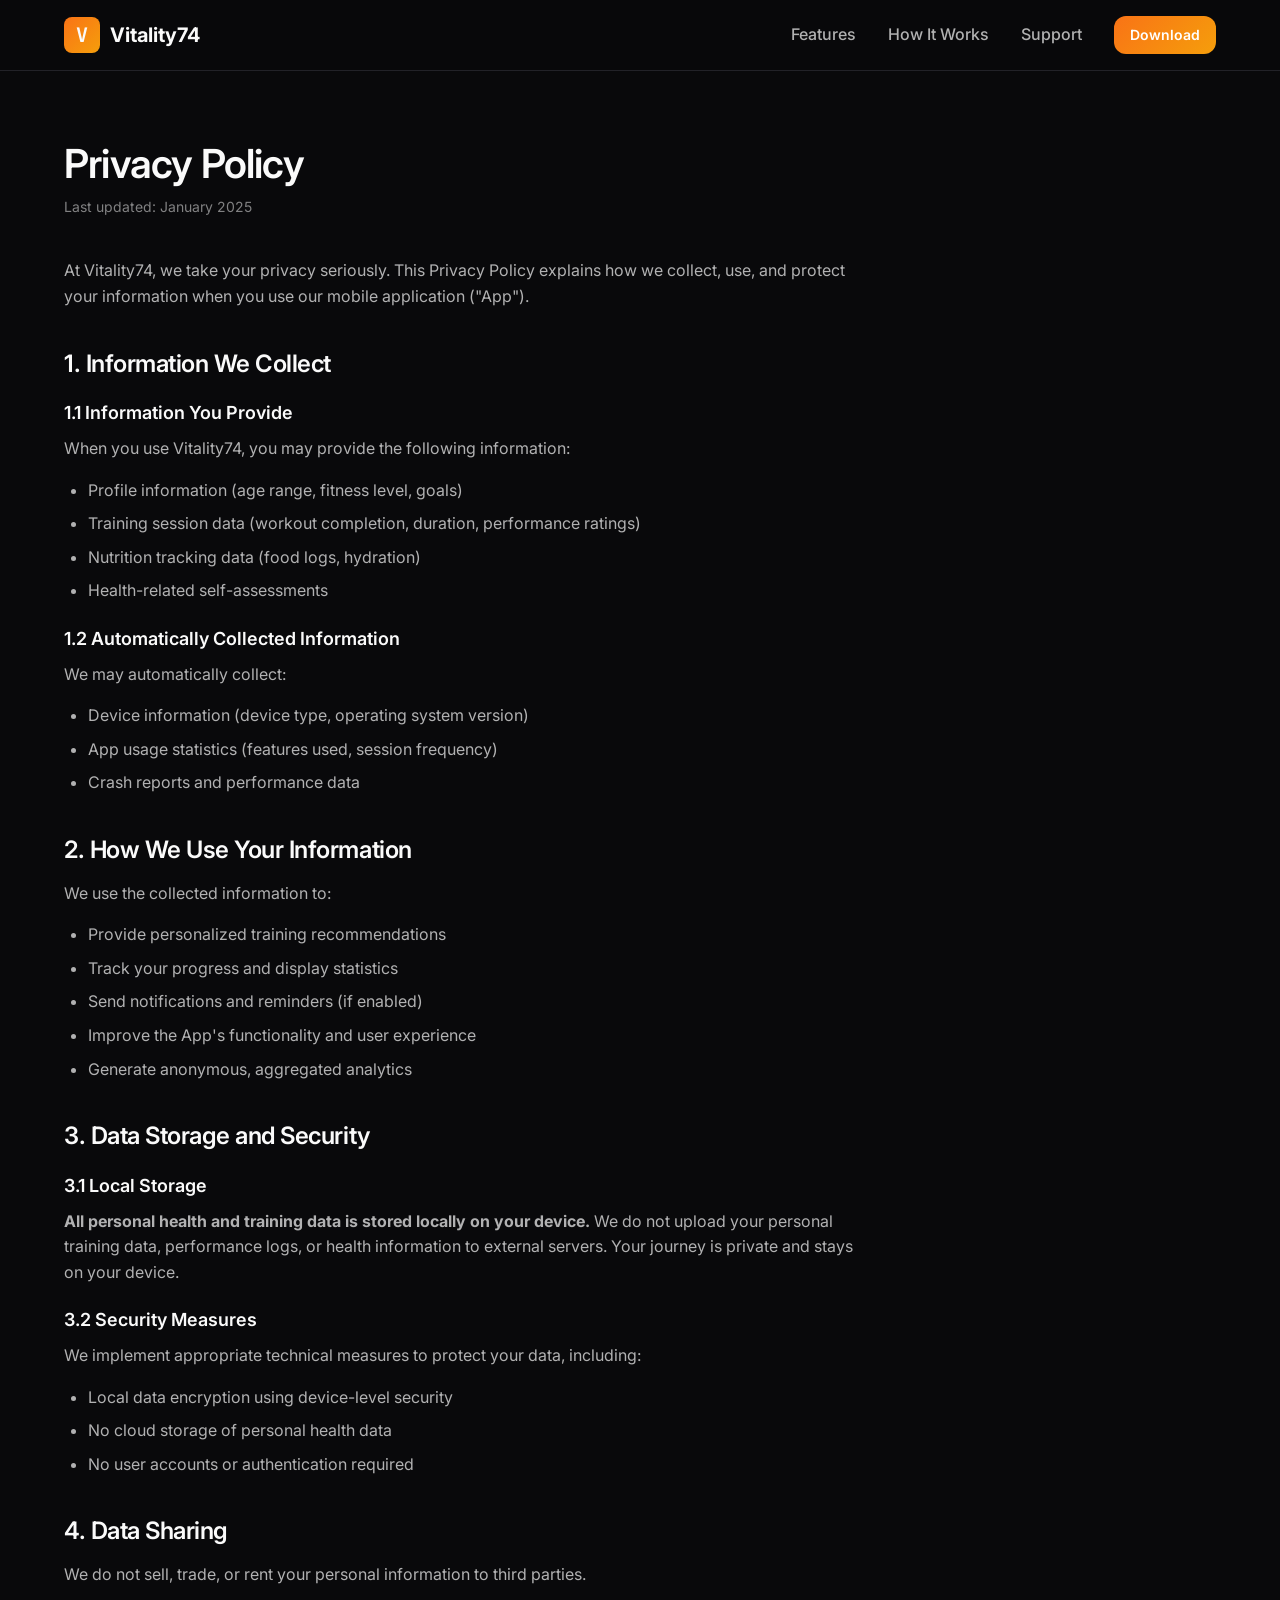
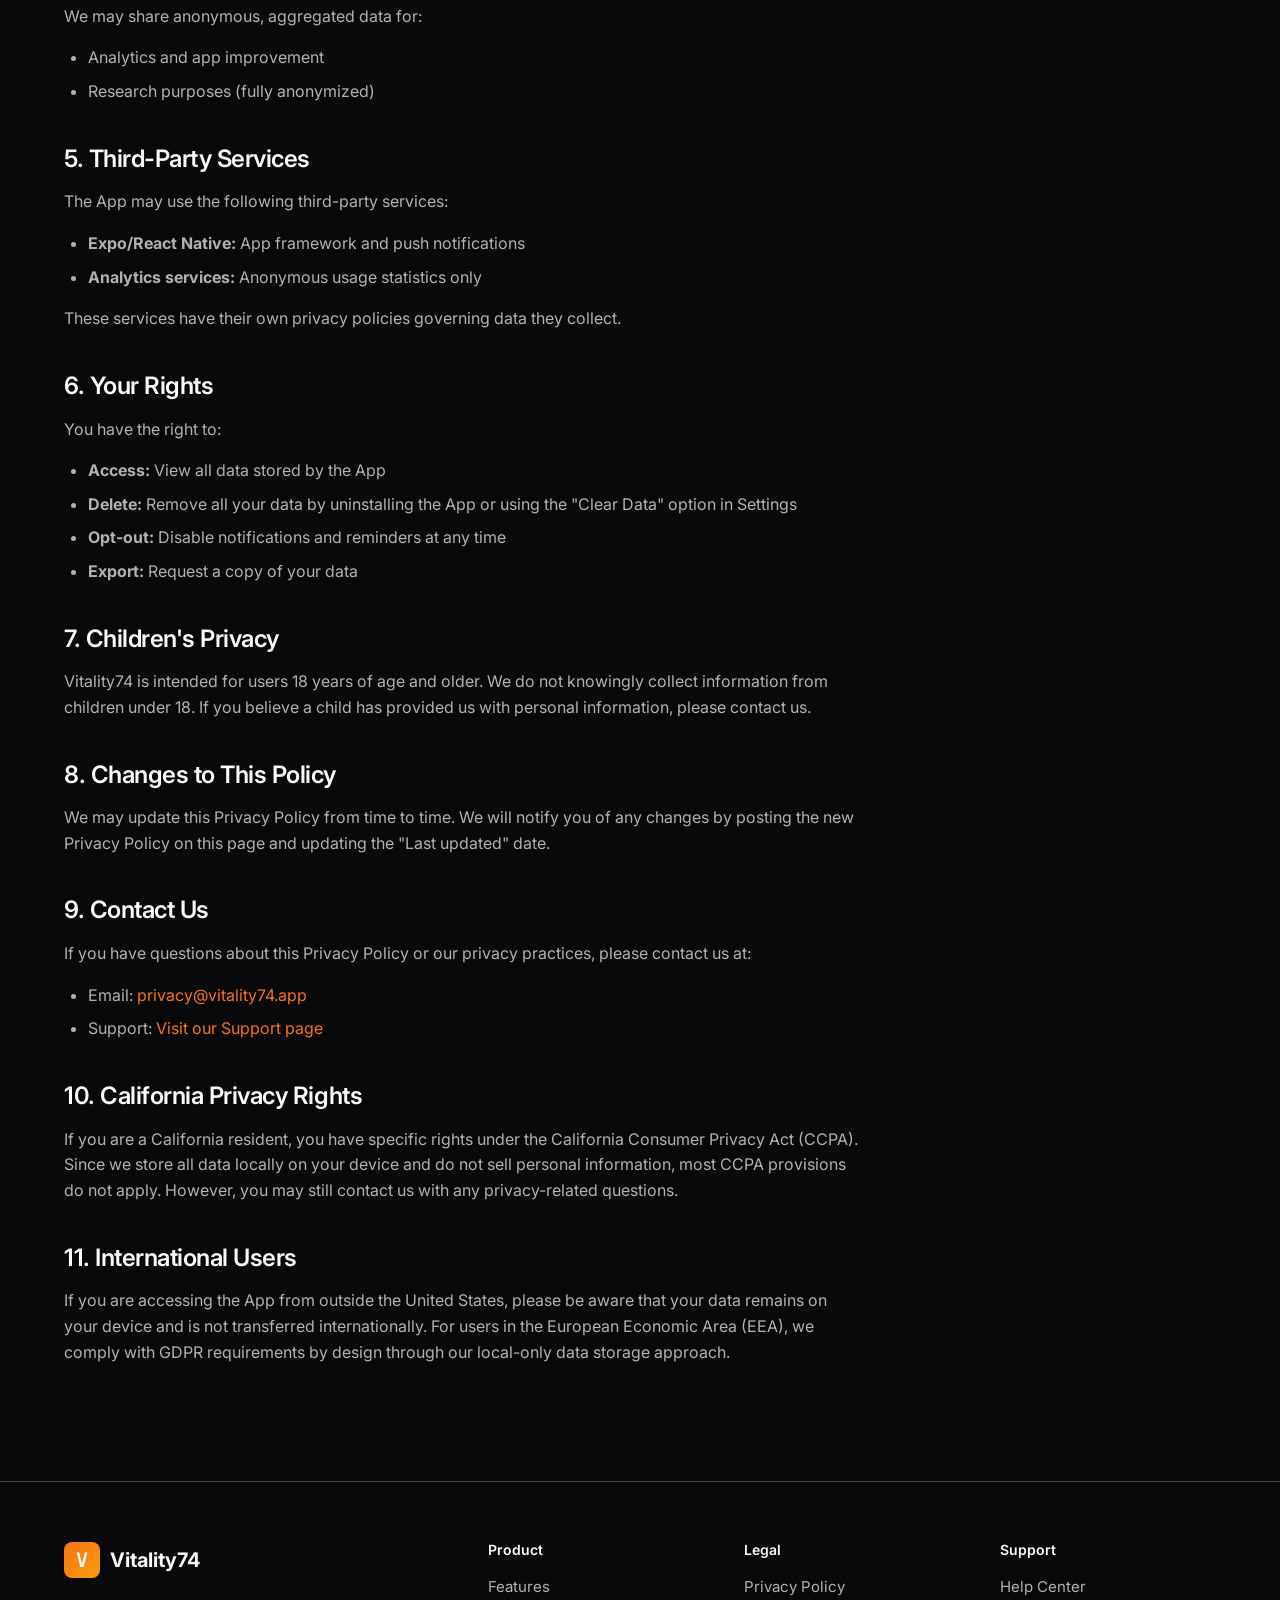
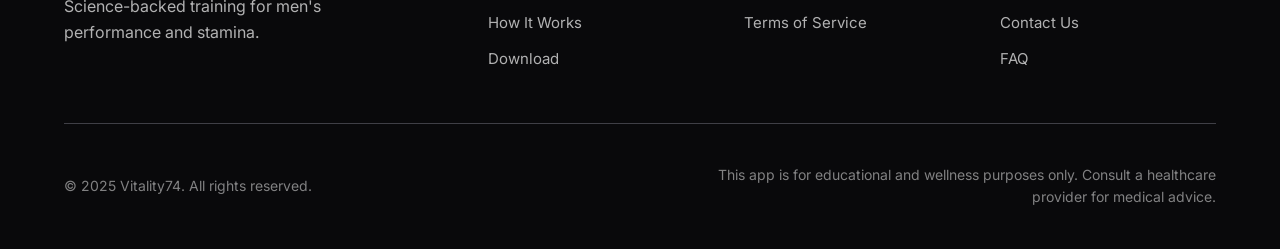
==== privacy.html @ 3746cab9 "first commit" ====
<!DOCTYPE html>
<html lang="en">
<head>
    <meta charset="UTF-8">
    <meta name="viewport" content="width=device-width, initial-scale=1.0">
    <meta name="description" content="Vitality74 Privacy Policy - Learn how we protect your data and privacy.">
    <title>Privacy Policy - Vitality74</title>
    <link rel="stylesheet" href="styles.css">
    <link rel="icon" type="image/png" href="assets/favicon.png">
    <link rel="preconnect" href="https://fonts.googleapis.com">
    <link rel="preconnect" href="https://fonts.gstatic.com" crossorigin>
    <link href="https://fonts.googleapis.com/css2?family=Inter:wght@400;500;600;700&family=JetBrains+Mono:wght@500&display=swap" rel="stylesheet">
</head>
<body>
    <!-- Navigation -->
    <nav class="navbar">
        <div class="container">
            <a href="/" class="logo">
                <span class="logo-icon">V</span>
                <span class="logo-text">Vitality74</span>
            </a>
            <div class="nav-links">
                <a href="index.html#features">Features</a>
                <a href="index.html#how-it-works">How It Works</a>
                <a href="support.html">Support</a>
                <a href="index.html#download" class="btn btn-primary btn-sm">Download</a>
            </div>
            <button class="mobile-menu-btn" aria-label="Menu">
                <span></span>
                <span></span>
                <span></span>
            </button>
        </div>
    </nav>

    <!-- Privacy Policy Content -->
    <section class="legal-page">
        <div class="container">
            <h1>Privacy Policy</h1>
            <p class="legal-date">Last updated: January 2025</p>

            <div class="legal-content">
                <p>
                    At Vitality74, we take your privacy seriously. This Privacy Policy explains how we collect,
                    use, and protect your information when you use our mobile application ("App").
                </p>

                <h2>1. Information We Collect</h2>

                <h3>1.1 Information You Provide</h3>
                <p>When you use Vitality74, you may provide the following information:</p>
                <ul>
                    <li>Profile information (age range, fitness level, goals)</li>
                    <li>Training session data (workout completion, duration, performance ratings)</li>
                    <li>Nutrition tracking data (food logs, hydration)</li>
                    <li>Health-related self-assessments</li>
                </ul>

                <h3>1.2 Automatically Collected Information</h3>
                <p>We may automatically collect:</p>
                <ul>
                    <li>Device information (device type, operating system version)</li>
                    <li>App usage statistics (features used, session frequency)</li>
                    <li>Crash reports and performance data</li>
                </ul>

                <h2>2. How We Use Your Information</h2>
                <p>We use the collected information to:</p>
                <ul>
                    <li>Provide personalized training recommendations</li>
                    <li>Track your progress and display statistics</li>
                    <li>Send notifications and reminders (if enabled)</li>
                    <li>Improve the App's functionality and user experience</li>
                    <li>Generate anonymous, aggregated analytics</li>
                </ul>

                <h2>3. Data Storage and Security</h2>

                <h3>3.1 Local Storage</h3>
                <p>
                    <strong>All personal health and training data is stored locally on your device.</strong>
                    We do not upload your personal training data, performance logs, or health information
                    to external servers. Your journey is private and stays on your device.
                </p>

                <h3>3.2 Security Measures</h3>
                <p>We implement appropriate technical measures to protect your data, including:</p>
                <ul>
                    <li>Local data encryption using device-level security</li>
                    <li>No cloud storage of personal health data</li>
                    <li>No user accounts or authentication required</li>
                </ul>

                <h2>4. Data Sharing</h2>
                <p>We do not sell, trade, or rent your personal information to third parties.</p>
                <p>We may share anonymous, aggregated data for:</p>
                <ul>
                    <li>Analytics and app improvement</li>
                    <li>Research purposes (fully anonymized)</li>
                </ul>

                <h2>5. Third-Party Services</h2>
                <p>The App may use the following third-party services:</p>
                <ul>
                    <li><strong>Expo/React Native:</strong> App framework and push notifications</li>
                    <li><strong>Analytics services:</strong> Anonymous usage statistics only</li>
                </ul>
                <p>These services have their own privacy policies governing data they collect.</p>

                <h2>6. Your Rights</h2>
                <p>You have the right to:</p>
                <ul>
                    <li><strong>Access:</strong> View all data stored by the App</li>
                    <li><strong>Delete:</strong> Remove all your data by uninstalling the App or using the "Clear Data" option in Settings</li>
                    <li><strong>Opt-out:</strong> Disable notifications and reminders at any time</li>
                    <li><strong>Export:</strong> Request a copy of your data</li>
                </ul>

                <h2>7. Children's Privacy</h2>
                <p>
                    Vitality74 is intended for users 18 years of age and older. We do not knowingly
                    collect information from children under 18. If you believe a child has provided
                    us with personal information, please contact us.
                </p>

                <h2>8. Changes to This Policy</h2>
                <p>
                    We may update this Privacy Policy from time to time. We will notify you of any
                    changes by posting the new Privacy Policy on this page and updating the
                    "Last updated" date.
                </p>

                <h2>9. Contact Us</h2>
                <p>
                    If you have questions about this Privacy Policy or our privacy practices,
                    please contact us at:
                </p>
                <ul>
                    <li>Email: <a href="mailto:privacy@vitality74.app">privacy@vitality74.app</a></li>
                    <li>Support: <a href="support.html">Visit our Support page</a></li>
                </ul>

                <h2>10. California Privacy Rights</h2>
                <p>
                    If you are a California resident, you have specific rights under the California
                    Consumer Privacy Act (CCPA). Since we store all data locally on your device and
                    do not sell personal information, most CCPA provisions do not apply. However,
                    you may still contact us with any privacy-related questions.
                </p>

                <h2>11. International Users</h2>
                <p>
                    If you are accessing the App from outside the United States, please be aware
                    that your data remains on your device and is not transferred internationally.
                    For users in the European Economic Area (EEA), we comply with GDPR requirements
                    by design through our local-only data storage approach.
                </p>
            </div>
        </div>
    </section>

    <!-- Footer -->
    <footer class="footer">
        <div class="container">
            <div class="footer-top">
                <div class="footer-brand">
                    <a href="/" class="logo">
                        <span class="logo-icon">V</span>
                        <span class="logo-text">Vitality74</span>
                    </a>
                    <p>Science-backed training for men's performance and stamina.</p>
                </div>
                <div class="footer-links">
                    <div class="footer-column">
                        <h4>Product</h4>
                        <a href="index.html#features">Features</a>
                        <a href="index.html#how-it-works">How It Works</a>
                        <a href="index.html#download">Download</a>
                    </div>
                    <div class="footer-column">
                        <h4>Legal</h4>
                        <a href="privacy.html">Privacy Policy</a>
                        <a href="terms.html">Terms of Service</a>
                    </div>
                    <div class="footer-column">
                        <h4>Support</h4>
                        <a href="support.html">Help Center</a>
                        <a href="support.html#contact">Contact Us</a>
                        <a href="support.html#faq">FAQ</a>
                    </div>
                </div>
            </div>
            <div class="footer-bottom">
                <p>&copy; 2025 Vitality74. All rights reserved.</p>
                <p class="footer-disclaimer">This app is for educational and wellness purposes only. Consult a healthcare provider for medical advice.</p>
            </div>
        </div>
    </footer>

    <script src="script.js"></script>
</body>
</html>
---- styles.css ----
/* ========================================
   Vitality74 Landing Page Styles
   ======================================== */

/* CSS Variables */
:root {
    /* Colors - Dark Theme */
    --bg-primary: #09090B;
    --bg-secondary: #18181B;
    --bg-tertiary: #27272A;
    --stroke: #3F3F46;

    /* Accent Colors */
    --accent-primary: #F97316;
    --accent-secondary: #F59E0B;
    --accent-cyan: #06B6D4;
    --accent-purple: #8B5CF6;
    --accent-green: #22C55E;
    --accent-pink: #EC4899;

    /* Text Colors */
    --text-primary: #FAFAFA;
    --text-secondary: rgba(250, 250, 250, 0.7);
    --text-muted: rgba(250, 250, 250, 0.5);

    /* Gradients */
    --gradient-primary: linear-gradient(135deg, #F97316, #F59E0B);
    --gradient-glow: radial-gradient(circle, rgba(249, 115, 22, 0.15) 0%, transparent 70%);

    /* Spacing */
    --container-max: 1200px;
    --section-padding: 100px;

    /* Typography */
    --font-sans: 'Inter', -apple-system, BlinkMacSystemFont, sans-serif;
    --font-mono: 'JetBrains Mono', monospace;

    /* Border Radius */
    --radius-sm: 8px;
    --radius-md: 12px;
    --radius-lg: 16px;
    --radius-xl: 24px;
}

/* Reset & Base */
*, *::before, *::after {
    margin: 0;
    padding: 0;
    box-sizing: border-box;
}

html {
    scroll-behavior: smooth;
}

body {
    font-family: var(--font-sans);
    background-color: var(--bg-primary);
    color: var(--text-primary);
    line-height: 1.6;
    -webkit-font-smoothing: antialiased;
    -moz-osx-font-smoothing: grayscale;
}

a {
    color: inherit;
    text-decoration: none;
}

img {
    max-width: 100%;
    height: auto;
}

/* Container */
.container {
    max-width: var(--container-max);
    margin: 0 auto;
    padding: 0 24px;
}

/* Typography */
h1, h2, h3, h4, h5, h6 {
    font-weight: 600;
    line-height: 1.2;
}

h1 {
    font-size: clamp(2.5rem, 5vw, 4rem);
    letter-spacing: -0.02em;
}

h2 {
    font-size: clamp(2rem, 4vw, 3rem);
    letter-spacing: -0.02em;
}

h3 {
    font-size: 1.25rem;
}

.gradient-text {
    background: var(--gradient-primary);
    -webkit-background-clip: text;
    -webkit-text-fill-color: transparent;
    background-clip: text;
}

.section-label {
    font-family: var(--font-mono);
    font-size: 0.75rem;
    font-weight: 500;
    letter-spacing: 0.15em;
    color: var(--accent-primary);
    margin-bottom: 16px;
    display: block;
}

/* Buttons */
.btn {
    display: inline-flex;
    align-items: center;
    justify-content: center;
    gap: 8px;
    font-family: var(--font-sans);
    font-weight: 600;
    border: none;
    border-radius: var(--radius-md);
    cursor: pointer;
    transition: all 0.2s ease;
}

.btn-primary {
    background: var(--gradient-primary);
    color: white;
}

.btn-primary:hover {
    transform: translateY(-2px);
    box-shadow: 0 8px 24px rgba(249, 115, 22, 0.3);
}

.btn-secondary {
    background: var(--bg-tertiary);
    color: var(--text-primary);
    border: 1px solid var(--stroke);
}

.btn-secondary:hover {
    background: var(--stroke);
}

.btn-sm {
    padding: 8px 16px;
    font-size: 0.875rem;
}

.btn-lg {
    padding: 16px 32px;
    font-size: 1rem;
}

/* ========================================
   Navigation
   ======================================== */
.navbar {
    position: fixed;
    top: 0;
    left: 0;
    right: 0;
    z-index: 1000;
    padding: 16px 0;
    background: rgba(9, 9, 11, 0.8);
    backdrop-filter: blur(12px);
    border-bottom: 1px solid rgba(63, 63, 70, 0.5);
}

.navbar .container {
    display: flex;
    align-items: center;
    justify-content: space-between;
}

.logo {
    display: flex;
    align-items: center;
    gap: 10px;
}

.logo-icon {
    width: 36px;
    height: 36px;
    background: var(--gradient-primary);
    border-radius: var(--radius-sm);
    display: flex;
    align-items: center;
    justify-content: center;
    font-family: var(--font-mono);
    font-weight: 700;
    font-size: 1.25rem;
}

.logo-text {
    font-weight: 700;
    font-size: 1.25rem;
}

.nav-links {
    display: flex;
    align-items: center;
    gap: 32px;
}

.nav-links a:not(.btn) {
    color: var(--text-secondary);
    font-weight: 500;
    transition: color 0.2s;
}

.nav-links a:not(.btn):hover {
    color: var(--text-primary);
}

.mobile-menu-btn {
    display: none;
    flex-direction: column;
    gap: 5px;
    background: none;
    border: none;
    cursor: pointer;
    padding: 8px;
}

.mobile-menu-btn span {
    width: 24px;
    height: 2px;
    background: var(--text-primary);
    border-radius: 2px;
    transition: 0.3s;
}

/* ========================================
   Hero Section
   ======================================== */
.hero {
    padding: 160px 0 var(--section-padding);
    position: relative;
    overflow: hidden;
}

.hero .container {
    display: grid;
    grid-template-columns: 1fr 1fr;
    gap: 60px;
    align-items: center;
}

.hero-badge {
    display: inline-flex;
    align-items: center;
    gap: 8px;
    background: rgba(249, 115, 22, 0.1);
    border: 1px solid rgba(249, 115, 22, 0.3);
    border-radius: 100px;
    padding: 8px 16px;
    font-family: var(--font-mono);
    font-size: 0.75rem;
    font-weight: 500;
    letter-spacing: 0.05em;
    color: var(--accent-primary);
    margin-bottom: 24px;
}

.badge-dot {
    width: 8px;
    height: 8px;
    background: var(--accent-primary);
    border-radius: 50%;
    animation: pulse 2s infinite;
}

@keyframes pulse {
    0%, 100% { opacity: 1; }
    50% { opacity: 0.5; }
}

.hero h1 {
    margin-bottom: 24px;
}

.hero-subtitle {
    font-size: 1.25rem;
    color: var(--text-secondary);
    margin-bottom: 32px;
    max-width: 500px;
}

.hero-cta {
    display: flex;
    gap: 16px;
    margin-bottom: 48px;
}

.hero-stats {
    display: flex;
    align-items: center;
    gap: 32px;
}

.stat {
    text-align: center;
}

.stat-value {
    display: block;
    font-family: var(--font-mono);
    font-size: 1.5rem;
    font-weight: 700;
    color: var(--text-primary);
}

.stat-label {
    font-size: 0.75rem;
    color: var(--text-muted);
    text-transform: uppercase;
    letter-spacing: 0.1em;
}

.stat-divider {
    width: 1px;
    height: 40px;
    background: var(--stroke);
}

/* Phone Mockup */
.hero-image {
    position: relative;
    display: flex;
    justify-content: center;
}

.phone-mockup {
    width: 280px;
    height: 580px;
    background: var(--bg-secondary);
    border-radius: 40px;
    border: 4px solid var(--bg-tertiary);
    padding: 12px;
    position: relative;
    box-shadow: 0 50px 100px -20px rgba(0, 0, 0, 0.5);
}

.phone-screen {
    width: 100%;
    height: 100%;
    background: var(--bg-primary);
    border-radius: 32px;
    overflow: hidden;
}

.app-preview {
    padding: 40px 20px;
    display: flex;
    flex-direction: column;
    align-items: center;
    height: 100%;
}

.preview-header {
    text-align: center;
    margin-bottom: 40px;
}

.preview-label {
    font-family: var(--font-mono);
    font-size: 0.625rem;
    color: var(--text-muted);
    letter-spacing: 0.2em;
    display: block;
    margin-bottom: 4px;
}

.preview-title {
    font-size: 2rem;
    font-weight: 700;
}

.preview-circle {
    width: 180px;
    height: 180px;
    border-radius: 50%;
    background: linear-gradient(135deg, rgba(249, 115, 22, 0.2), rgba(6, 182, 212, 0.2));
    border: 4px solid var(--accent-primary);
    margin-bottom: 40px;
    animation: breathe 4s ease-in-out infinite;
}

@keyframes breathe {
    0%, 100% { transform: scale(1); opacity: 0.8; }
    50% { transform: scale(1.05); opacity: 1; }
}

.preview-stats {
    display: flex;
    gap: 24px;
}

.preview-stat {
    text-align: center;
}

.preview-stat-value {
    font-family: var(--font-mono);
    font-size: 1.5rem;
    font-weight: 700;
    color: var(--accent-primary);
    display: block;
}

.preview-stat-label {
    font-size: 0.625rem;
    color: var(--text-muted);
    letter-spacing: 0.15em;
}

.glow-effect {
    position: absolute;
    width: 400px;
    height: 400px;
    background: var(--gradient-glow);
    border-radius: 50%;
    top: 50%;
    left: 50%;
    transform: translate(-50%, -50%);
    z-index: -1;
    animation: glow 4s ease-in-out infinite;
}

@keyframes glow {
    0%, 100% { opacity: 0.5; transform: translate(-50%, -50%) scale(1); }
    50% { opacity: 0.8; transform: translate(-50%, -50%) scale(1.1); }
}

/* ========================================
   Features Section
   ======================================== */
.features {
    padding: var(--section-padding) 0;
    background: var(--bg-secondary);
}

.section-header {
    text-align: center;
    max-width: 600px;
    margin: 0 auto 60px;
}

.section-header p {
    color: var(--text-secondary);
    font-size: 1.125rem;
    margin-top: 16px;
}

.features-grid {
    display: grid;
    grid-template-columns: repeat(3, 1fr);
    gap: 24px;
}

.feature-card {
    background: var(--bg-primary);
    border: 1px solid var(--stroke);
    border-radius: var(--radius-lg);
    padding: 32px;
    transition: all 0.3s ease;
}

.feature-card:hover {
    transform: translateY(-4px);
    border-color: var(--accent-primary);
    box-shadow: 0 20px 40px rgba(0, 0, 0, 0.3);
}

.feature-icon {
    width: 56px;
    height: 56px;
    background: rgba(249, 115, 22, 0.1);
    border-radius: var(--radius-md);
    display: flex;
    align-items: center;
    justify-content: center;
    margin-bottom: 20px;
    color: var(--accent, var(--accent-primary));
}

.feature-card h3 {
    margin-bottom: 12px;
}

.feature-card p {
    color: var(--text-secondary);
    font-size: 0.9375rem;
}

/* ========================================
   How It Works Section
   ======================================== */
.how-it-works {
    padding: var(--section-padding) 0;
}

.steps {
    display: flex;
    align-items: flex-start;
    justify-content: center;
    gap: 0;
    max-width: 1000px;
    margin: 0 auto;
}

.step {
    flex: 1;
    text-align: center;
    padding: 0 20px;
}

.step-number {
    font-family: var(--font-mono);
    font-size: 3rem;
    font-weight: 700;
    background: var(--gradient-primary);
    -webkit-background-clip: text;
    -webkit-text-fill-color: transparent;
    background-clip: text;
    margin-bottom: 20px;
}

.step-content h3 {
    margin-bottom: 12px;
}

.step-content p {
    color: var(--text-secondary);
    font-size: 0.9375rem;
}

.step-connector {
    width: 60px;
    height: 2px;
    background: linear-gradient(90deg, var(--accent-primary), var(--accent-secondary));
    margin-top: 40px;
    flex-shrink: 0;
}

/* ========================================
   Download Section
   ======================================== */
.download {
    padding: var(--section-padding) 0;
}

.download-card {
    background: var(--bg-secondary);
    border: 1px solid var(--stroke);
    border-radius: var(--radius-xl);
    padding: 60px;
    text-align: center;
    position: relative;
    overflow: hidden;
}

.download-content {
    position: relative;
    z-index: 1;
}

.download-card h2 {
    margin-bottom: 16px;
}

.download-card p {
    color: var(--text-secondary);
    font-size: 1.125rem;
    margin-bottom: 32px;
}

.store-buttons {
    display: flex;
    justify-content: center;
    gap: 16px;
}

.store-btn {
    display: flex;
    align-items: center;
    gap: 12px;
    background: var(--bg-primary);
    border: 1px solid var(--stroke);
    border-radius: var(--radius-md);
    padding: 12px 24px;
    transition: all 0.2s ease;
}

.store-btn:hover {
    border-color: var(--accent-primary);
    transform: translateY(-2px);
}

.store-text {
    text-align: left;
}

.store-label {
    display: block;
    font-size: 0.75rem;
    color: var(--text-muted);
}

.store-name {
    display: block;
    font-size: 1.125rem;
    font-weight: 600;
}

.download-decoration {
    position: absolute;
    top: 0;
    right: 0;
    bottom: 0;
    width: 50%;
    overflow: hidden;
}

.decoration-circle {
    position: absolute;
    border-radius: 50%;
    background: var(--gradient-glow);
}

.decoration-circle:nth-child(1) {
    width: 400px;
    height: 400px;
    top: -100px;
    right: -100px;
}

.decoration-circle:nth-child(2) {
    width: 300px;
    height: 300px;
    bottom: -50px;
    right: 100px;
}

.decoration-circle:nth-child(3) {
    width: 200px;
    height: 200px;
    top: 50%;
    right: 50%;
}

/* ========================================
   Footer
   ======================================== */
.footer {
    padding: 60px 0 40px;
    border-top: 1px solid var(--stroke);
}

.footer-top {
    display: grid;
    grid-template-columns: 1fr 2fr;
    gap: 60px;
    margin-bottom: 40px;
}

.footer-brand p {
    color: var(--text-secondary);
    margin-top: 16px;
    max-width: 280px;
}

.footer-links {
    display: grid;
    grid-template-columns: repeat(3, 1fr);
    gap: 40px;
}

.footer-column h4 {
    font-size: 0.875rem;
    font-weight: 600;
    margin-bottom: 16px;
    color: var(--text-primary);
}

.footer-column a {
    display: block;
    color: var(--text-secondary);
    font-size: 0.9375rem;
    margin-bottom: 12px;
    transition: color 0.2s;
}

.footer-column a:hover {
    color: var(--accent-primary);
}

.footer-bottom {
    padding-top: 40px;
    border-top: 1px solid var(--stroke);
    display: flex;
    justify-content: space-between;
    align-items: center;
    flex-wrap: wrap;
    gap: 16px;
}

.footer-bottom p {
    color: var(--text-muted);
    font-size: 0.875rem;
}

.footer-disclaimer {
    font-size: 0.75rem;
    color: var(--text-muted);
    max-width: 500px;
    text-align: right;
}

/* ========================================
   Responsive Design
   ======================================== */
@media (max-width: 1024px) {
    .hero .container {
        grid-template-columns: 1fr;
        text-align: center;
    }

    .hero-subtitle {
        margin-left: auto;
        margin-right: auto;
    }

    .hero-cta {
        justify-content: center;
    }

    .hero-stats {
        justify-content: center;
    }

    .hero-image {
        order: -1;
    }

    .phone-mockup {
        width: 240px;
        height: 500px;
    }

    .features-grid {
        grid-template-columns: repeat(2, 1fr);
    }

    .steps {
        flex-direction: column;
        gap: 40px;
    }

    .step-connector {
        width: 2px;
        height: 40px;
        margin: 0 auto;
    }

    .footer-top {
        grid-template-columns: 1fr;
        text-align: center;
    }

    .footer-brand {
        display: flex;
        flex-direction: column;
        align-items: center;
    }

    .footer-brand p {
        text-align: center;
    }

    .footer-links {
        justify-items: center;
    }

    .footer-column {
        text-align: center;
    }
}

@media (max-width: 768px) {
    :root {
        --section-padding: 60px;
    }

    .nav-links {
        display: none;
    }

    .mobile-menu-btn {
        display: flex;
    }

    .hero {
        padding-top: 120px;
    }

    .features-grid {
        grid-template-columns: 1fr;
    }

    .download-card {
        padding: 40px 24px;
    }

    .store-buttons {
        flex-direction: column;
        align-items: center;
    }

    .store-btn {
        width: 100%;
        max-width: 280px;
        justify-content: center;
    }

    .footer-links {
        grid-template-columns: 1fr;
        gap: 32px;
    }

    .footer-bottom {
        flex-direction: column;
        text-align: center;
    }

    .footer-disclaimer {
        text-align: center;
    }
}

@media (max-width: 480px) {
    .hero-cta {
        flex-direction: column;
    }

    .hero-cta .btn {
        width: 100%;
    }

    .hero-stats {
        flex-direction: column;
        gap: 24px;
    }

    .stat-divider {
        width: 60px;
        height: 1px;
    }

    .phone-mockup {
        width: 200px;
        height: 420px;
    }

    .preview-circle {
        width: 120px;
        height: 120px;
    }
}

/* ========================================
   Legal Pages Styles (shared)
   ======================================== */
.legal-page {
    padding: 140px 0 var(--section-padding);
}

.legal-page h1 {
    font-size: 2.5rem;
    margin-bottom: 8px;
}

.legal-date {
    color: var(--text-muted);
    font-size: 0.875rem;
    margin-bottom: 40px;
}

.legal-content {
    max-width: 800px;
}

.legal-content h2 {
    font-size: 1.5rem;
    margin-top: 40px;
    margin-bottom: 16px;
}

.legal-content h3 {
    font-size: 1.125rem;
    margin-top: 24px;
    margin-bottom: 12px;
}

.legal-content p {
    color: var(--text-secondary);
    margin-bottom: 16px;
}

.legal-content ul {
    color: var(--text-secondary);
    margin-bottom: 16px;
    padding-left: 24px;
}

.legal-content li {
    margin-bottom: 8px;
}

.legal-content a {
    color: var(--accent-primary);
}

.legal-content a:hover {
    text-decoration: underline;
}

/* Support Page Styles */
.support-page {
    padding: 140px 0 var(--section-padding);
}

.support-header {
    text-align: center;
    margin-bottom: 60px;
}

.support-header h1 {
    margin-bottom: 16px;
}

.support-header p {
    color: var(--text-secondary);
    font-size: 1.125rem;
}

.support-grid {
    display: grid;
    grid-template-columns: repeat(2, 1fr);
    gap: 24px;
    margin-bottom: 60px;
}

.support-card {
    background: var(--bg-secondary);
    border: 1px solid var(--stroke);
    border-radius: var(--radius-lg);
    padding: 32px;
}

.support-card h3 {
    margin-bottom: 12px;
}

.support-card p {
    color: var(--text-secondary);
    margin-bottom: 16px;
}

.support-card a.btn {
    margin-top: 8px;
}

.faq-section h2 {
    text-align: center;
    margin-bottom: 40px;
}

.faq-item {
    background: var(--bg-secondary);
    border: 1px solid var(--stroke);
    border-radius: var(--radius-md);
    margin-bottom: 16px;
    overflow: hidden;
}

.faq-question {
    width: 100%;
    padding: 20px 24px;
    background: none;
    border: none;
    color: var(--text-primary);
    font-size: 1rem;
    font-weight: 600;
    text-align: left;
    cursor: pointer;
    display: flex;
    justify-content: space-between;
    align-items: center;
}

.faq-question:hover {
    background: rgba(255, 255, 255, 0.02);
}

.faq-question svg {
    transition: transform 0.3s;
}

.faq-item.open .faq-question svg {
    transform: rotate(180deg);
}

.faq-answer {
    padding: 0 24px 20px;
    color: var(--text-secondary);
    display: none;
}

.faq-item.open .faq-answer {
    display: block;
}

@media (max-width: 768px) {
    .support-grid {
        grid-template-columns: 1fr;
    }
}
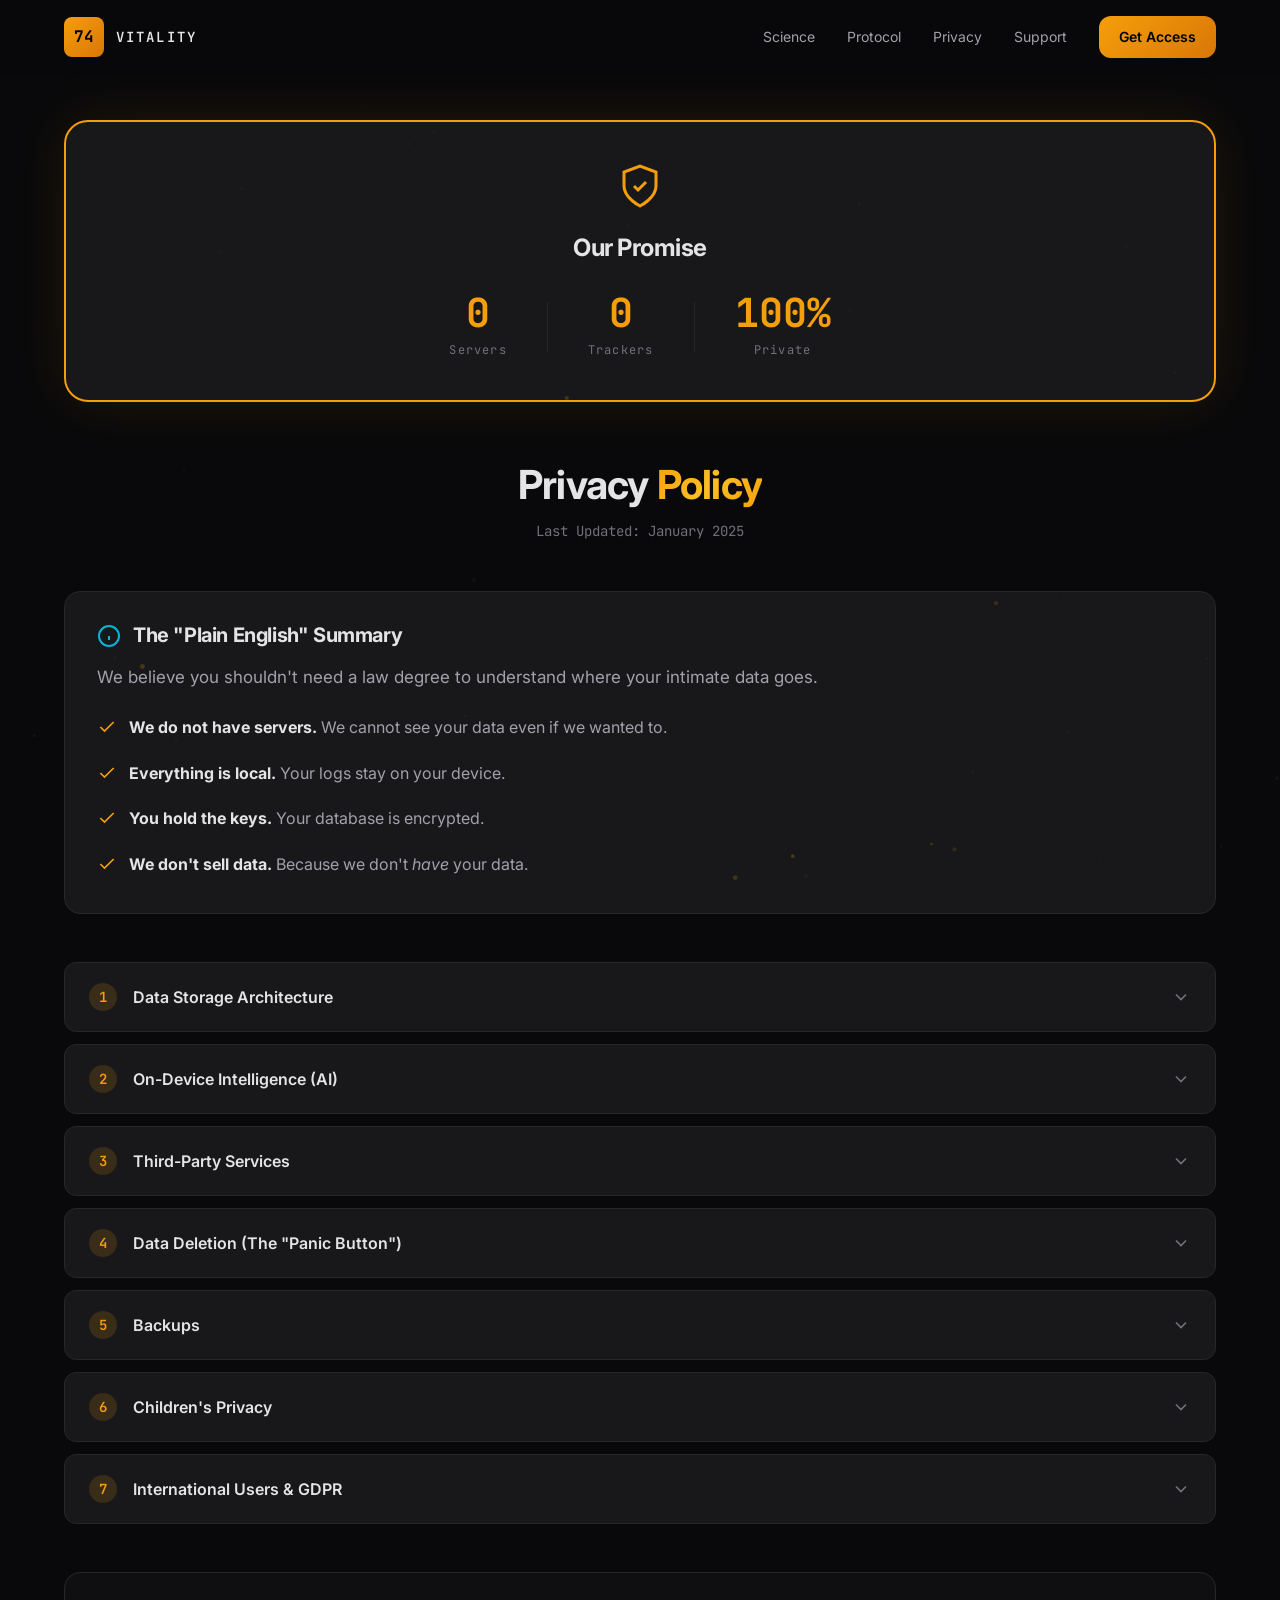
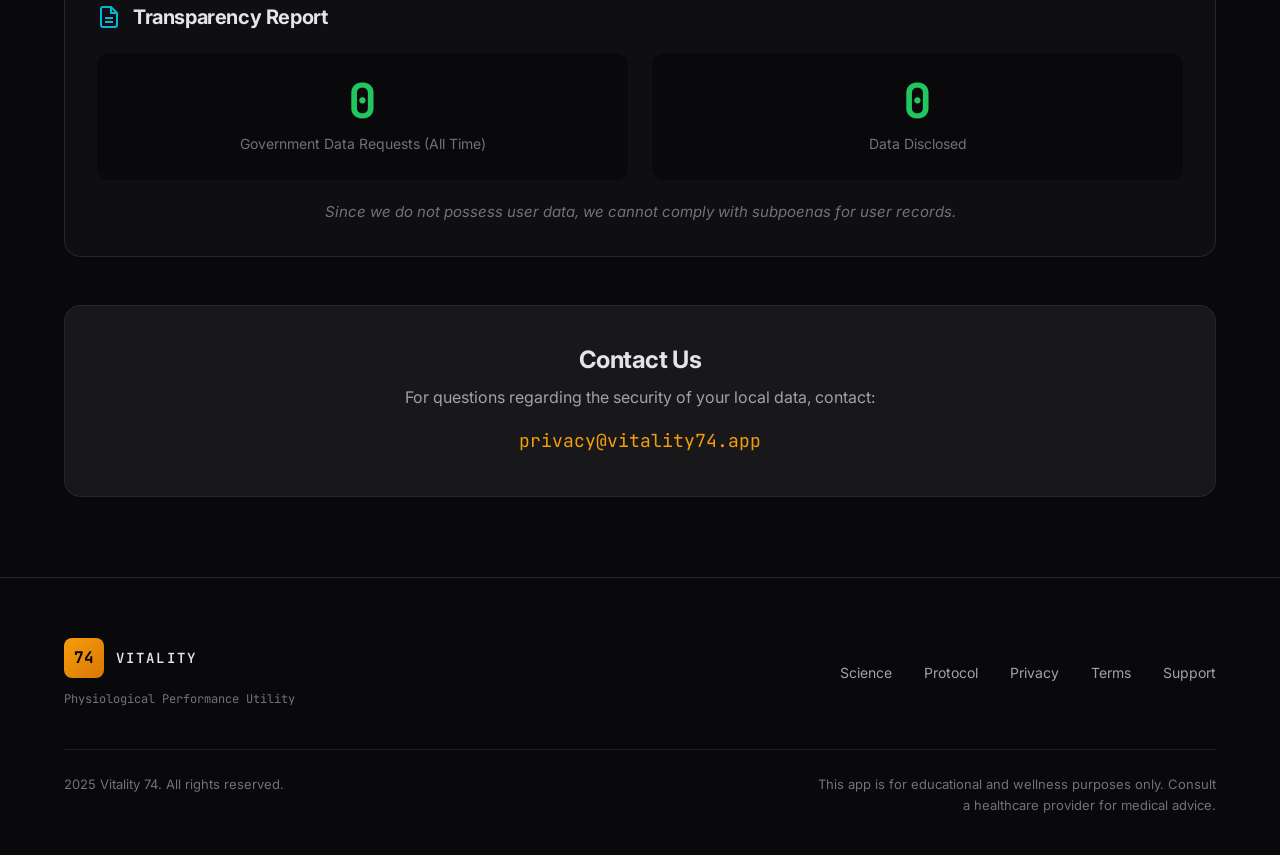
==== commit a8f851de: "Add premium landing page with freemium pricing - Replace emojis with SVG icons for fuel cards - Add " ====
--- a/privacy.html
+++ b/privacy.html
@@ -3,27 +3,30 @@
 <head>
     <meta charset="UTF-8">
     <meta name="viewport" content="width=device-width, initial-scale=1.0">
-    <meta name="description" content="Vitality74 Privacy Policy - Learn how we protect your data and privacy.">
-    <title>Privacy Policy - Vitality74</title>
+    <meta name="description" content="Vitality74 Privacy Policy - Zero-Knowledge Architecture. Your data never leaves your device.">
+    <title>Privacy Policy - Vitality 74</title>
     <link rel="stylesheet" href="styles.css">
     <link rel="icon" type="image/png" href="assets/favicon.png">
     <link rel="preconnect" href="https://fonts.googleapis.com">
     <link rel="preconnect" href="https://fonts.gstatic.com" crossorigin>
-    <link href="https://fonts.googleapis.com/css2?family=Inter:wght@400;500;600;700&family=JetBrains+Mono:wght@500&display=swap" rel="stylesheet">
+    <link href="https://fonts.googleapis.com/css2?family=Inter:wght@400;500;600;700&family=JetBrains+Mono:wght@400;500&display=swap" rel="stylesheet">
 </head>
 <body>
     <!-- Navigation -->
     <nav class="navbar">
         <div class="container">
             <a href="/" class="logo">
-                <span class="logo-icon">V</span>
-                <span class="logo-text">Vitality74</span>
+                <div class="logo-mark">
+                    <span class="logo-number">74</span>
+                </div>
+                <span class="logo-text">VITALITY</span>
             </a>
             <div class="nav-links">
-                <a href="index.html#features">Features</a>
-                <a href="index.html#how-it-works">How It Works</a>
+                <a href="index.html#science">Science</a>
+                <a href="index.html#protocol">Protocol</a>
+                <a href="index.html#privacy">Privacy</a>
                 <a href="support.html">Support</a>
-                <a href="index.html#download" class="btn btn-primary btn-sm">Download</a>
+                <a href="index.html#pricing" class="btn btn-primary btn-nav">Get Access</a>
             </div>
             <button class="mobile-menu-btn" aria-label="Menu">
                 <span></span>
@@ -34,127 +37,280 @@
     </nav>
 
     <!-- Privacy Policy Content -->
-    <section class="legal-page">
+    <section class="privacy-page">
         <div class="container">
-            <h1>Privacy Policy</h1>
-            <p class="legal-date">Last updated: January 2025</p>
-
-            <div class="legal-content">
-                <p>
-                    At Vitality74, we take your privacy seriously. This Privacy Policy explains how we collect,
-                    use, and protect your information when you use our mobile application ("App").
-                </p>
-
-                <h2>1. Information We Collect</h2>
-
-                <h3>1.1 Information You Provide</h3>
-                <p>When you use Vitality74, you may provide the following information:</p>
-                <ul>
-                    <li>Profile information (age range, fitness level, goals)</li>
-                    <li>Training session data (workout completion, duration, performance ratings)</li>
-                    <li>Nutrition tracking data (food logs, hydration)</li>
-                    <li>Health-related self-assessments</li>
+            <!-- Promise Card -->
+            <div class="promise-card">
+                <div class="promise-icon">
+                    <svg width="48" height="48" viewBox="0 0 24 24" fill="none" stroke="currentColor" stroke-width="1.5">
+                        <path d="M12 22s8-4 8-10V5l-8-3-8 3v7c0 6 8 10 8 10z"/>
+                        <path d="M9 12l2 2 4-4"/>
+                    </svg>
+                </div>
+                <h2 class="promise-title">Our Promise</h2>
+                <div class="promise-stats">
+                    <div class="promise-stat">
+                        <span class="stat-number">0</span>
+                        <span class="stat-label">Servers</span>
+                    </div>
+                    <div class="promise-divider"></div>
+                    <div class="promise-stat">
+                        <span class="stat-number">0</span>
+                        <span class="stat-label">Trackers</span>
+                    </div>
+                    <div class="promise-divider"></div>
+                    <div class="promise-stat">
+                        <span class="stat-number">100%</span>
+                        <span class="stat-label">Private</span>
+                    </div>
+                </div>
+            </div>
+
+            <!-- Page Header -->
+            <div class="privacy-header">
+                <h1>Privacy <span class="text-gradient">Policy</span></h1>
+                <p class="privacy-date">Last Updated: January 2025</p>
+            </div>
+
+            <!-- Plain English Summary -->
+            <div class="summary-section">
+                <div class="summary-header">
+                    <svg width="24" height="24" viewBox="0 0 24 24" fill="none" stroke="currentColor" stroke-width="2">
+                        <circle cx="12" cy="12" r="10"/>
+                        <path d="M12 16v-4M12 8h.01"/>
+                    </svg>
+                    <h2>The "Plain English" Summary</h2>
+                </div>
+                <p class="summary-intro">We believe you shouldn't need a law degree to understand where your intimate data goes.</p>
+                <ul class="summary-list">
+                    <li>
+                        <span class="check-icon">
+                            <svg width="20" height="20" viewBox="0 0 24 24" fill="none" stroke="currentColor" stroke-width="2">
+                                <path d="M20 6L9 17l-5-5"/>
+                            </svg>
+                        </span>
+                        <span><strong>We do not have servers.</strong> We cannot see your data even if we wanted to.</span>
+                    </li>
+                    <li>
+                        <span class="check-icon">
+                            <svg width="20" height="20" viewBox="0 0 24 24" fill="none" stroke="currentColor" stroke-width="2">
+                                <path d="M20 6L9 17l-5-5"/>
+                            </svg>
+                        </span>
+                        <span><strong>Everything is local.</strong> Your logs stay on your device.</span>
+                    </li>
+                    <li>
+                        <span class="check-icon">
+                            <svg width="20" height="20" viewBox="0 0 24 24" fill="none" stroke="currentColor" stroke-width="2">
+                                <path d="M20 6L9 17l-5-5"/>
+                            </svg>
+                        </span>
+                        <span><strong>You hold the keys.</strong> Your database is encrypted.</span>
+                    </li>
+                    <li>
+                        <span class="check-icon">
+                            <svg width="20" height="20" viewBox="0 0 24 24" fill="none" stroke="currentColor" stroke-width="2">
+                                <path d="M20 6L9 17l-5-5"/>
+                            </svg>
+                        </span>
+                        <span><strong>We don't sell data.</strong> Because we don't <em>have</em> your data.</span>
+                    </li>
                 </ul>
-
-                <h3>1.2 Automatically Collected Information</h3>
-                <p>We may automatically collect:</p>
-                <ul>
-                    <li>Device information (device type, operating system version)</li>
-                    <li>App usage statistics (features used, session frequency)</li>
-                    <li>Crash reports and performance data</li>
-                </ul>
-
-                <h2>2. How We Use Your Information</h2>
-                <p>We use the collected information to:</p>
-                <ul>
-                    <li>Provide personalized training recommendations</li>
-                    <li>Track your progress and display statistics</li>
-                    <li>Send notifications and reminders (if enabled)</li>
-                    <li>Improve the App's functionality and user experience</li>
-                    <li>Generate anonymous, aggregated analytics</li>
-                </ul>
-
-                <h2>3. Data Storage and Security</h2>
-
-                <h3>3.1 Local Storage</h3>
-                <p>
-                    <strong>All personal health and training data is stored locally on your device.</strong>
-                    We do not upload your personal training data, performance logs, or health information
-                    to external servers. Your journey is private and stays on your device.
-                </p>
-
-                <h3>3.2 Security Measures</h3>
-                <p>We implement appropriate technical measures to protect your data, including:</p>
-                <ul>
-                    <li>Local data encryption using device-level security</li>
-                    <li>No cloud storage of personal health data</li>
-                    <li>No user accounts or authentication required</li>
-                </ul>
-
-                <h2>4. Data Sharing</h2>
-                <p>We do not sell, trade, or rent your personal information to third parties.</p>
-                <p>We may share anonymous, aggregated data for:</p>
-                <ul>
-                    <li>Analytics and app improvement</li>
-                    <li>Research purposes (fully anonymized)</li>
-                </ul>
-
-                <h2>5. Third-Party Services</h2>
-                <p>The App may use the following third-party services:</p>
-                <ul>
-                    <li><strong>Expo/React Native:</strong> App framework and push notifications</li>
-                    <li><strong>Analytics services:</strong> Anonymous usage statistics only</li>
-                </ul>
-                <p>These services have their own privacy policies governing data they collect.</p>
-
-                <h2>6. Your Rights</h2>
-                <p>You have the right to:</p>
-                <ul>
-                    <li><strong>Access:</strong> View all data stored by the App</li>
-                    <li><strong>Delete:</strong> Remove all your data by uninstalling the App or using the "Clear Data" option in Settings</li>
-                    <li><strong>Opt-out:</strong> Disable notifications and reminders at any time</li>
-                    <li><strong>Export:</strong> Request a copy of your data</li>
-                </ul>
-
-                <h2>7. Children's Privacy</h2>
-                <p>
-                    Vitality74 is intended for users 18 years of age and older. We do not knowingly
-                    collect information from children under 18. If you believe a child has provided
-                    us with personal information, please contact us.
-                </p>
-
-                <h2>8. Changes to This Policy</h2>
-                <p>
-                    We may update this Privacy Policy from time to time. We will notify you of any
-                    changes by posting the new Privacy Policy on this page and updating the
-                    "Last updated" date.
-                </p>
-
-                <h2>9. Contact Us</h2>
-                <p>
-                    If you have questions about this Privacy Policy or our privacy practices,
-                    please contact us at:
-                </p>
-                <ul>
-                    <li>Email: <a href="mailto:privacy@vitality74.app">privacy@vitality74.app</a></li>
-                    <li>Support: <a href="support.html">Visit our Support page</a></li>
-                </ul>
-
-                <h2>10. California Privacy Rights</h2>
-                <p>
-                    If you are a California resident, you have specific rights under the California
-                    Consumer Privacy Act (CCPA). Since we store all data locally on your device and
-                    do not sell personal information, most CCPA provisions do not apply. However,
-                    you may still contact us with any privacy-related questions.
-                </p>
-
-                <h2>11. International Users</h2>
-                <p>
-                    If you are accessing the App from outside the United States, please be aware
-                    that your data remains on your device and is not transferred internationally.
-                    For users in the European Economic Area (EEA), we comply with GDPR requirements
-                    by design through our local-only data storage approach.
-                </p>
+            </div>
+
+            <!-- Legal Sections (Accordion) -->
+            <div class="legal-sections">
+                <div class="legal-accordion">
+                    <button class="accordion-trigger" aria-expanded="false">
+                        <div class="accordion-header">
+                            <span class="accordion-number">1</span>
+                            <span class="accordion-title">Data Storage Architecture</span>
+                        </div>
+                        <svg class="accordion-chevron" width="20" height="20" viewBox="0 0 24 24" fill="none" stroke="currentColor" stroke-width="2">
+                            <polyline points="6,9 12,15 18,9"/>
+                        </svg>
+                    </button>
+                    <div class="accordion-content">
+                        <p>Vitality 74 utilizes a <strong>Local-First Architecture</strong>.</p>
+                        <p>All user-generated content, including but not limited to:</p>
+                        <ul>
+                            <li>Dietary logs</li>
+                            <li>Biometric status (e.g., Morning Status)</li>
+                            <li>Kegel training duration and frequency</li>
+                            <li>AI-generated insights</li>
+                        </ul>
+                        <p>...is stored locally on your device. This data is not synchronized to any cloud service owned or operated by Vitality 74.</p>
+                        <div class="tech-badge">
+                            <svg width="16" height="16" viewBox="0 0 24 24" fill="none" stroke="currentColor" stroke-width="2">
+                                <rect x="3" y="11" width="18" height="11" rx="2" ry="2"/>
+                                <path d="M7 11V7a5 5 0 0 1 10 0v4"/>
+                            </svg>
+                        </div>
+                    </div>
+                </div>
+
+                <div class="legal-accordion">
+                    <button class="accordion-trigger" aria-expanded="false">
+                        <div class="accordion-header">
+                            <span class="accordion-number">2</span>
+                            <span class="accordion-title">On-Device Intelligence (AI)</span>
+                        </div>
+                        <svg class="accordion-chevron" width="20" height="20" viewBox="0 0 24 24" fill="none" stroke="currentColor" stroke-width="2">
+                            <polyline points="6,9 12,15 18,9"/>
+                        </svg>
+                    </button>
+                    <div class="accordion-content">
+                        <p>Our "Bio-Analytics" features use <strong>Edge Computing</strong>.</p>
+                        <p>When the app analyzes correlations (e.g., comparing Zinc intake to recovery trends), this calculation is performed by your phone's CPU using local JavaScript libraries.</p>
+                        <p><strong>No data is transmitted</strong> to third-party AI APIs (such as OpenAI or Google Cloud) for analysis. All intelligence runs in your pocket.</p>
+                    </div>
+                </div>
+
+                <div class="legal-accordion">
+                    <button class="accordion-trigger" aria-expanded="false">
+                        <div class="accordion-header">
+                            <span class="accordion-number">3</span>
+                            <span class="accordion-title">Third-Party Services</span>
+                        </div>
+                        <svg class="accordion-chevron" width="20" height="20" viewBox="0 0 24 24" fill="none" stroke="currentColor" stroke-width="2">
+                            <polyline points="6,9 12,15 18,9"/>
+                        </svg>
+                    </button>
+                    <div class="accordion-content">
+                        <p>We minimize third-party integrations to the absolute essentials required for app functionality:</p>
+
+                        <div class="third-party-item">
+                            <h4>RevenueCat</h4>
+                            <p><strong>Purpose:</strong> Used to process subscriptions and the "Lifetime Unlock" purchase.</p>
+                            <p><strong>Data Shared:</strong> An anonymous App User ID (random string) and purchase status.</p>
+                            <p><strong>Why:</strong> To verify you have paid for the Pro features.</p>
+                        </div>
+
+                        <div class="third-party-item">
+                            <h4>Google Play Services / Apple StoreKit</h4>
+                            <p><strong>Purpose:</strong> Used for the actual financial transaction.</p>
+                            <p><strong>Data Shared:</strong> Financial data is handled entirely by Apple/Google. We never see your payment method, credit card details, or billing address.</p>
+                        </div>
+                    </div>
+                </div>
+
+                <div class="legal-accordion">
+                    <button class="accordion-trigger" aria-expanded="false">
+                        <div class="accordion-header">
+                            <span class="accordion-number">4</span>
+                            <span class="accordion-title">Data Deletion (The "Panic Button")</span>
+                        </div>
+                        <svg class="accordion-chevron" width="20" height="20" viewBox="0 0 24 24" fill="none" stroke="currentColor" stroke-width="2">
+                            <polyline points="6,9 12,15 18,9"/>
+                        </svg>
+                    </button>
+                    <div class="accordion-content">
+                        <p>You have the <strong>absolute right to erasure</strong>. Because your data is local, you do not need to request us to delete it. You can destroy it instantly:</p>
+
+                        <div class="deletion-option">
+                            <div class="option-header">
+                                <span class="option-number">1</span>
+                                <span>In-App Deletion</span>
+                            </div>
+                            <p>Go to <code>Settings &gt; Storage &gt; Tap "Nuke All Data"</code></p>
+                            <p>This overwrites the database and deletes the encryption key from your SecureStore.</p>
+                        </div>
+
+                        <div class="deletion-option">
+                            <div class="option-header">
+                                <span class="option-number">2</span>
+                                <span>App Deletion</span>
+                            </div>
+                            <p>Uninstalling the app from your operating system permanently removes the local database file.</p>
+                            <p class="warning-text"><strong>This action cannot be undone.</strong></p>
+                        </div>
+                    </div>
+                </div>
+
+                <div class="legal-accordion">
+                    <button class="accordion-trigger" aria-expanded="false">
+                        <div class="accordion-header">
+                            <span class="accordion-number">5</span>
+                            <span class="accordion-title">Backups</span>
+                        </div>
+                        <svg class="accordion-chevron" width="20" height="20" viewBox="0 0 24 24" fill="none" stroke="currentColor" stroke-width="2">
+                            <polyline points="6,9 12,15 18,9"/>
+                        </svg>
+                    </button>
+                    <div class="accordion-content">
+                        <p>Because we do not sync your data, <strong>we cannot restore your data if you lose your phone.</strong></p>
+                        <p>If you use Apple iCloud Backup or Google Drive Backup for your <em>entire device</em>, your encrypted database file may be included in that backup. This is managed by your OS settings, not by Vitality 74.</p>
+                        <p>The backup file remains encrypted and requires your device's Secure Enclave key to decrypt.</p>
+                    </div>
+                </div>
+
+                <div class="legal-accordion">
+                    <button class="accordion-trigger" aria-expanded="false">
+                        <div class="accordion-header">
+                            <span class="accordion-number">6</span>
+                            <span class="accordion-title">Children's Privacy</span>
+                        </div>
+                        <svg class="accordion-chevron" width="20" height="20" viewBox="0 0 24 24" fill="none" stroke="currentColor" stroke-width="2">
+                            <polyline points="6,9 12,15 18,9"/>
+                        </svg>
+                    </button>
+                    <div class="accordion-content">
+                        <p>Vitality 74 is intended for users <strong>18 years of age and older</strong>.</p>
+                        <p>We do not knowingly collect information from children under 18. Since all data is stored locally on the user's device, we have no mechanism to identify or access data from any user, regardless of age.</p>
+                    </div>
+                </div>
+
+                <div class="legal-accordion">
+                    <button class="accordion-trigger" aria-expanded="false">
+                        <div class="accordion-header">
+                            <span class="accordion-number">7</span>
+                            <span class="accordion-title">International Users & GDPR</span>
+                        </div>
+                        <svg class="accordion-chevron" width="20" height="20" viewBox="0 0 24 24" fill="none" stroke="currentColor" stroke-width="2">
+                            <polyline points="6,9 12,15 18,9"/>
+                        </svg>
+                    </button>
+                    <div class="accordion-content">
+                        <p>For users in the European Economic Area (EEA), we comply with GDPR requirements <strong>by design</strong> through our local-only data storage approach.</p>
+                        <ul>
+                            <li><strong>Data Minimization:</strong> We collect no personal data on our servers.</li>
+                            <li><strong>Right to Erasure:</strong> You can delete all data instantly via app settings.</li>
+                            <li><strong>Data Portability:</strong> Your data exists only on your device and can be deleted at any time.</li>
+                            <li><strong>No Cross-Border Transfers:</strong> Your data never leaves your device to be transferred anywhere.</li>
+                        </ul>
+                    </div>
+                </div>
+            </div>
+
+            <!-- Transparency Report -->
+            <div class="transparency-report">
+                <div class="report-header">
+                    <svg width="24" height="24" viewBox="0 0 24 24" fill="none" stroke="currentColor" stroke-width="2">
+                        <path d="M14 2H6a2 2 0 0 0-2 2v16a2 2 0 0 0 2 2h12a2 2 0 0 0 2-2V8z"/>
+                        <polyline points="14,2 14,8 20,8"/>
+                        <line x1="16" y1="13" x2="8" y2="13"/>
+                        <line x1="16" y1="17" x2="8" y2="17"/>
+                    </svg>
+                    <h2>Transparency Report</h2>
+                </div>
+                <div class="report-grid">
+                    <div class="report-stat">
+                        <span class="report-number">0</span>
+                        <span class="report-label">Government Data Requests (All Time)</span>
+                    </div>
+                    <div class="report-stat">
+                        <span class="report-number">0</span>
+                        <span class="report-label">Data Disclosed</span>
+                    </div>
+                </div>
+                <p class="report-note">Since we do not possess user data, we cannot comply with subpoenas for user records.</p>
+            </div>
+
+            <!-- Contact Section -->
+            <div class="contact-section">
+                <h2>Contact Us</h2>
+                <p>For questions regarding the security of your local data, contact:</p>
+                <a href="mailto:privacy@vitality74.app" class="contact-email">privacy@vitality74.app</a>
             </div>
         </div>
     </section>
@@ -162,41 +318,52 @@
     <!-- Footer -->
     <footer class="footer">
         <div class="container">
-            <div class="footer-top">
+            <div class="footer-content">
                 <div class="footer-brand">
                     <a href="/" class="logo">
-                        <span class="logo-icon">V</span>
-                        <span class="logo-text">Vitality74</span>
+                        <div class="logo-mark">
+                            <span class="logo-number">74</span>
+                        </div>
+                        <span class="logo-text">VITALITY</span>
                     </a>
-                    <p>Science-backed training for men's performance and stamina.</p>
+                    <p class="footer-tagline">Physiological Performance Utility</p>
                 </div>
                 <div class="footer-links">
-                    <div class="footer-column">
-                        <h4>Product</h4>
-                        <a href="index.html#features">Features</a>
-                        <a href="index.html#how-it-works">How It Works</a>
-                        <a href="index.html#download">Download</a>
-                    </div>
-                    <div class="footer-column">
-                        <h4>Legal</h4>
-                        <a href="privacy.html">Privacy Policy</a>
-                        <a href="terms.html">Terms of Service</a>
-                    </div>
-                    <div class="footer-column">
-                        <h4>Support</h4>
-                        <a href="support.html">Help Center</a>
-                        <a href="support.html#contact">Contact Us</a>
-                        <a href="support.html#faq">FAQ</a>
-                    </div>
+                    <a href="index.html#science">Science</a>
+                    <a href="index.html#protocol">Protocol</a>
+                    <a href="privacy.html">Privacy</a>
+                    <a href="terms.html">Terms</a>
+                    <a href="support.html">Support</a>
                 </div>
             </div>
             <div class="footer-bottom">
-                <p>&copy; 2025 Vitality74. All rights reserved.</p>
+                <p>2025 Vitality 74. All rights reserved.</p>
                 <p class="footer-disclaimer">This app is for educational and wellness purposes only. Consult a healthcare provider for medical advice.</p>
             </div>
         </div>
     </footer>
 
     <script src="script.js"></script>
+    <script>
+        // Privacy page accordion functionality
+        document.querySelectorAll('.accordion-trigger').forEach(trigger => {
+            trigger.addEventListener('click', () => {
+                const accordion = trigger.parentElement;
+                const isOpen = accordion.classList.contains('open');
+
+                // Close all accordions
+                document.querySelectorAll('.legal-accordion').forEach(acc => {
+                    acc.classList.remove('open');
+                    acc.querySelector('.accordion-trigger').setAttribute('aria-expanded', 'false');
+                });
+
+                // Open clicked one if it was closed
+                if (!isOpen) {
+                    accordion.classList.add('open');
+                    trigger.setAttribute('aria-expanded', 'true');
+                }
+            });
+        });
+    </script>
 </body>
 </html>
--- a/styles.css
+++ b/styles.css
@@ -1,48 +1,61 @@
 /* ========================================
-   Vitality74 Landing Page Styles
+   Vitality 74 - Stealth Luxury Theme
    ======================================== */
 
 /* CSS Variables */
 :root {
-    /* Colors - Dark Theme */
+    /* Core Colors - Deep Dark */
+    --bg-deepest: #000000;
     --bg-primary: #09090B;
-    --bg-secondary: #18181B;
-    --bg-tertiary: #27272A;
-    --stroke: #3F3F46;
+    --bg-secondary: #0F0F11;
+    --bg-elevated: #18181B;
+    --bg-card: #1C1C1F;
+    --stroke: #27272A;
+    --stroke-subtle: #1F1F23;
 
     /* Accent Colors */
-    --accent-primary: #F97316;
-    --accent-secondary: #F59E0B;
-    --accent-cyan: #06B6D4;
-    --accent-purple: #8B5CF6;
+    --accent-primary: #F59E0B;
+    --accent-primary-dim: rgba(245, 158, 11, 0.15);
+    --accent-primary-glow: rgba(245, 158, 11, 0.4);
+    --accent-secondary: #06B6D4;
+    --accent-secondary-dim: rgba(6, 182, 212, 0.15);
     --accent-green: #22C55E;
-    --accent-pink: #EC4899;
+    --accent-red: #EF4444;
 
     /* Text Colors */
-    --text-primary: #FAFAFA;
-    --text-secondary: rgba(250, 250, 250, 0.7);
-    --text-muted: rgba(250, 250, 250, 0.5);
+    --text-primary: #E4E4E7;
+    --text-secondary: #A1A1AA;
+    --text-muted: #71717A;
+    --text-subtle: #52525B;
 
     /* Gradients */
-    --gradient-primary: linear-gradient(135deg, #F97316, #F59E0B);
-    --gradient-glow: radial-gradient(circle, rgba(249, 115, 22, 0.15) 0%, transparent 70%);
+    --gradient-primary: linear-gradient(135deg, #F59E0B, #D97706);
+    --gradient-gold: linear-gradient(135deg, #F59E0B 0%, #FBBF24 50%, #F59E0B 100%);
+    --gradient-glow: radial-gradient(circle, rgba(245, 158, 11, 0.12) 0%, transparent 70%);
+    --gradient-hero: radial-gradient(ellipse at 50% 0%, rgba(245, 158, 11, 0.08) 0%, transparent 50%);
+
+    /* Typography */
+    --font-sans: 'Inter', -apple-system, BlinkMacSystemFont, sans-serif;
+    --font-mono: 'JetBrains Mono', 'Fira Code', monospace;
 
     /* Spacing */
     --container-max: 1200px;
-    --section-padding: 100px;
-
-    /* Typography */
-    --font-sans: 'Inter', -apple-system, BlinkMacSystemFont, sans-serif;
-    --font-mono: 'JetBrains Mono', monospace;
+    --section-padding: 120px;
 
     /* Border Radius */
     --radius-sm: 8px;
     --radius-md: 12px;
     --radius-lg: 16px;
     --radius-xl: 24px;
-}
-
-/* Reset & Base */
+    --radius-2xl: 32px;
+
+    /* Transitions */
+    --transition-fast: 0.15s ease;
+    --transition-base: 0.3s ease;
+    --transition-slow: 0.5s ease;
+}
+
+/* Reset */
 *, *::before, *::after {
     margin: 0;
     padding: 0;
@@ -51,15 +64,16 @@
 
 html {
     scroll-behavior: smooth;
+    -webkit-font-smoothing: antialiased;
+    -moz-osx-font-smoothing: grayscale;
 }
 
 body {
     font-family: var(--font-sans);
-    background-color: var(--bg-primary);
+    background: var(--bg-primary);
     color: var(--text-primary);
     line-height: 1.6;
-    -webkit-font-smoothing: antialiased;
-    -moz-osx-font-smoothing: grayscale;
+    overflow-x: hidden;
 }
 
 a {
@@ -80,84 +94,73 @@
 }
 
 /* Typography */
-h1, h2, h3, h4, h5, h6 {
-    font-weight: 600;
-    line-height: 1.2;
-}
-
-h1 {
-    font-size: clamp(2.5rem, 5vw, 4rem);
+h1, h2, h3, h4 {
+    font-weight: 700;
+    line-height: 1.15;
     letter-spacing: -0.02em;
 }
 
-h2 {
-    font-size: clamp(2rem, 4vw, 3rem);
-    letter-spacing: -0.02em;
-}
-
-h3 {
-    font-size: 1.25rem;
-}
-
-.gradient-text {
-    background: var(--gradient-primary);
+.text-gradient {
+    background: var(--gradient-gold);
     -webkit-background-clip: text;
     -webkit-text-fill-color: transparent;
     background-clip: text;
 }
 
-.section-label {
-    font-family: var(--font-mono);
-    font-size: 0.75rem;
-    font-weight: 500;
-    letter-spacing: 0.15em;
-    color: var(--accent-primary);
-    margin-bottom: 16px;
-    display: block;
-}
-
-/* Buttons */
+/* Particle Field */
+.particle-field {
+    position: fixed;
+    top: 0;
+    left: 0;
+    width: 100%;
+    height: 100%;
+    pointer-events: none;
+    z-index: 0;
+    opacity: 0.4;
+}
+
+/* ========================================
+   Buttons
+   ======================================== */
 .btn {
     display: inline-flex;
     align-items: center;
     justify-content: center;
-    gap: 8px;
+    gap: 10px;
     font-family: var(--font-sans);
     font-weight: 600;
     border: none;
     border-radius: var(--radius-md);
     cursor: pointer;
-    transition: all 0.2s ease;
+    transition: all var(--transition-base);
+    white-space: nowrap;
 }
 
 .btn-primary {
     background: var(--gradient-primary);
-    color: white;
+    color: #000;
 }
 
 .btn-primary:hover {
     transform: translateY(-2px);
-    box-shadow: 0 8px 24px rgba(249, 115, 22, 0.3);
-}
-
-.btn-secondary {
-    background: var(--bg-tertiary);
-    color: var(--text-primary);
-    border: 1px solid var(--stroke);
-}
-
-.btn-secondary:hover {
-    background: var(--stroke);
-}
-
-.btn-sm {
-    padding: 8px 16px;
+}
+
+.btn-glow:hover {
+    box-shadow: 0 0 30px var(--accent-primary-glow), 0 8px 32px rgba(0, 0, 0, 0.4);
+}
+
+.btn-nav {
+    padding: 10px 20px;
     font-size: 0.875rem;
 }
 
 .btn-lg {
-    padding: 16px 32px;
+    padding: 18px 36px;
     font-size: 1rem;
+}
+
+.btn-full {
+    width: 100%;
 }
 
 /* ========================================
@@ -170,9 +173,10 @@
     right: 0;
     z-index: 1000;
     padding: 16px 0;
-    background: rgba(9, 9, 11, 0.8);
-    backdrop-filter: blur(12px);
-    border-bottom: 1px solid rgba(63, 63, 70, 0.5);
+    background: rgba(9, 9, 11, 0.7);
+    backdrop-filter: blur(20px);
+    -webkit-backdrop-filter: blur(20px);
+    border-bottom: 1px solid rgba(39, 39, 42, 0.5);
 }
 
 .navbar .container {
@@ -184,25 +188,32 @@
 .logo {
     display: flex;
     align-items: center;
-    gap: 10px;
-}
-
-.logo-icon {
-    width: 36px;
-    height: 36px;
+    gap: 12px;
+}
+
+.logo-mark {
+    width: 40px;
+    height: 40px;
     background: var(--gradient-primary);
     border-radius: var(--radius-sm);
     display: flex;
     align-items: center;
     justify-content: center;
+}
+
+.logo-number {
     font-family: var(--font-mono);
     font-weight: 700;
-    font-size: 1.25rem;
+    font-size: 1rem;
+    color: #000;
 }
 
 .logo-text {
-    font-weight: 700;
-    font-size: 1.25rem;
+    font-family: var(--font-mono);
+    font-weight: 600;
+    font-size: 0.875rem;
+    letter-spacing: 0.15em;
+    color: var(--text-primary);
 }
 
 .nav-links {
@@ -212,9 +223,9 @@
 }
 
 .nav-links a:not(.btn) {
-    color: var(--text-secondary);
-    font-weight: 500;
-    transition: color 0.2s;
+    font-size: 0.875rem;
+    color: var(--text-secondary);
+    transition: color var(--transition-fast);
 }
 
 .nav-links a:not(.btn):hover {
@@ -236,14 +247,17 @@
     height: 2px;
     background: var(--text-primary);
     border-radius: 2px;
-    transition: 0.3s;
+    transition: var(--transition-base);
 }
 
 /* ========================================
    Hero Section
    ======================================== */
 .hero {
-    padding: 160px 0 var(--section-padding);
+    min-height: 100vh;
+    display: flex;
+    align-items: center;
+    padding: 120px 0 80px;
     position: relative;
     overflow: hidden;
 }
@@ -253,87 +267,41 @@
     grid-template-columns: 1fr 1fr;
     gap: 60px;
     align-items: center;
-}
-
-.hero-badge {
-    display: inline-flex;
-    align-items: center;
-    gap: 8px;
-    background: rgba(249, 115, 22, 0.1);
-    border: 1px solid rgba(249, 115, 22, 0.3);
-    border-radius: 100px;
-    padding: 8px 16px;
-    font-family: var(--font-mono);
-    font-size: 0.75rem;
-    font-weight: 500;
-    letter-spacing: 0.05em;
-    color: var(--accent-primary);
+    position: relative;
+    z-index: 1;
+}
+
+.hero-gradient {
+    position: absolute;
+    top: 0;
+    left: 0;
+    right: 0;
+    height: 100%;
+    background: var(--gradient-hero);
+    pointer-events: none;
+}
+
+.hero-title {
+    font-size: clamp(2.5rem, 5vw, 3.75rem);
     margin-bottom: 24px;
 }
 
-.badge-dot {
-    width: 8px;
-    height: 8px;
-    background: var(--accent-primary);
-    border-radius: 50%;
-    animation: pulse 2s infinite;
-}
-
-@keyframes pulse {
-    0%, 100% { opacity: 1; }
-    50% { opacity: 0.5; }
-}
-
-.hero h1 {
-    margin-bottom: 24px;
-}
-
 .hero-subtitle {
-    font-size: 1.25rem;
-    color: var(--text-secondary);
-    margin-bottom: 32px;
-    max-width: 500px;
-}
-
-.hero-cta {
-    display: flex;
-    gap: 16px;
-    margin-bottom: 48px;
-}
-
-.hero-stats {
-    display: flex;
-    align-items: center;
-    gap: 32px;
-}
-
-.stat {
-    text-align: center;
-}
-
-.stat-value {
-    display: block;
-    font-family: var(--font-mono);
-    font-size: 1.5rem;
-    font-weight: 700;
-    color: var(--text-primary);
-}
-
-.stat-label {
-    font-size: 0.75rem;
-    color: var(--text-muted);
-    text-transform: uppercase;
-    letter-spacing: 0.1em;
-}
-
-.stat-divider {
-    width: 1px;
-    height: 40px;
-    background: var(--stroke);
+    font-size: 1.125rem;
+    color: var(--text-secondary);
+    max-width: 480px;
+    margin-bottom: 40px;
+    line-height: 1.7;
+}
+
+.hero-cta-sub {
+    font-size: 0.8125rem;
+    color: var(--text-muted);
+    margin-top: 16px;
 }
 
 /* Phone Mockup */
-.hero-image {
+.hero-visual {
     position: relative;
     display: flex;
     justify-content: center;
@@ -342,320 +310,907 @@
 .phone-mockup {
     width: 280px;
     height: 580px;
-    background: var(--bg-secondary);
-    border-radius: 40px;
-    border: 4px solid var(--bg-tertiary);
+    background: linear-gradient(145deg, #2A2A2E, #1A1A1E);
+    border-radius: 44px;
     padding: 12px;
     position: relative;
-    box-shadow: 0 50px 100px -20px rgba(0, 0, 0, 0.5);
+    box-shadow:
+        0 50px 100px -20px rgba(0, 0, 0, 0.7),
+        inset 0 1px 0 rgba(255, 255, 255, 0.05);
+    border: 1px solid rgba(255, 255, 255, 0.05);
+}
+
+.phone-notch {
+    position: absolute;
+    top: 20px;
+    left: 50%;
+    transform: translateX(-50%);
+    width: 100px;
+    height: 28px;
+    background: #000;
+    border-radius: 20px;
+    z-index: 10;
 }
 
 .phone-screen {
     width: 100%;
     height: 100%;
     background: var(--bg-primary);
-    border-radius: 32px;
+    border-radius: 36px;
     overflow: hidden;
 }
 
-.app-preview {
-    padding: 40px 20px;
+.screen-image {
+    width: 100%;
+    height: 100%;
+    object-fit: cover;
+    object-position: top;
+}
+
+.app-mock-hero {
+    padding: 60px 20px 20px;
     display: flex;
     flex-direction: column;
     align-items: center;
     height: 100%;
 }
 
-.preview-header {
+.mock-header {
     text-align: center;
-    margin-bottom: 40px;
-}
-
-.preview-label {
+    margin-bottom: 30px;
+}
+
+.mock-label {
     font-family: var(--font-mono);
     font-size: 0.625rem;
     color: var(--text-muted);
-    letter-spacing: 0.2em;
+    letter-spacing: 0.15em;
     display: block;
     margin-bottom: 4px;
 }
 
-.preview-title {
-    font-size: 2rem;
+.mock-status {
+    font-family: var(--font-mono);
+    font-size: 0.5rem;
+    color: var(--accent-green);
+    letter-spacing: 0.2em;
+    background: rgba(34, 197, 94, 0.1);
+    padding: 4px 10px;
+    border-radius: 100px;
+}
+
+.mock-ring {
+    position: relative;
+    width: 140px;
+    height: 140px;
+    margin-bottom: 24px;
+}
+
+.mock-ring svg {
+    width: 100%;
+    height: 100%;
+    transform: rotate(-90deg);
+}
+
+.ring-bg {
+    fill: none;
+    stroke: var(--stroke);
+    stroke-width: 8;
+}
+
+.ring-progress {
+    fill: none;
+    stroke: url(#ringGradient);
+    stroke: var(--accent-primary);
+    stroke-width: 8;
+    stroke-linecap: round;
+    stroke-dasharray: 339.292;
+    stroke-dashoffset: 0;
+    animation: ringPulse 3s ease-in-out infinite;
+}
+
+@keyframes ringPulse {
+    0%, 100% { opacity: 1; }
+    50% { opacity: 0.7; }
+}
+
+.ring-content {
+    position: absolute;
+    top: 50%;
+    left: 50%;
+    transform: translate(-50%, -50%);
+    text-align: center;
+}
+
+.ring-percent {
+    font-family: var(--font-mono);
+    font-size: 1.75rem;
     font-weight: 700;
-}
-
-.preview-circle {
-    width: 180px;
-    height: 180px;
+    color: var(--text-primary);
+    display: block;
+}
+
+.ring-label {
+    font-family: var(--font-mono);
+    font-size: 0.5rem;
+    color: var(--text-muted);
+    letter-spacing: 0.2em;
+}
+
+.mock-status-card {
+    display: flex;
+    align-items: center;
+    gap: 8px;
+    background: var(--bg-elevated);
+    border: 1px solid var(--stroke);
+    border-radius: var(--radius-md);
+    padding: 12px 16px;
+    margin-bottom: 24px;
+}
+
+.status-indicator {
+    width: 10px;
+    height: 10px;
     border-radius: 50%;
-    background: linear-gradient(135deg, rgba(249, 115, 22, 0.2), rgba(6, 182, 212, 0.2));
-    border: 4px solid var(--accent-primary);
-    margin-bottom: 40px;
-    animation: breathe 4s ease-in-out infinite;
-}
-
-@keyframes breathe {
-    0%, 100% { transform: scale(1); opacity: 0.8; }
-    50% { transform: scale(1.05); opacity: 1; }
-}
-
-.preview-stats {
-    display: flex;
-    gap: 24px;
-}
-
-.preview-stat {
+}
+
+.status-strong {
+    background: var(--accent-green);
+    box-shadow: 0 0 10px rgba(34, 197, 94, 0.5);
+}
+
+.status-text {
+    font-size: 0.75rem;
+    color: var(--text-secondary);
+}
+
+.status-text strong {
+    color: var(--accent-green);
+}
+
+.mock-stats {
+    display: flex;
+    gap: 20px;
+}
+
+.mock-stat {
     text-align: center;
 }
 
-.preview-stat-value {
-    font-family: var(--font-mono);
-    font-size: 1.5rem;
+.mock-stat .stat-value {
+    font-family: var(--font-mono);
+    font-size: 1.25rem;
     font-weight: 700;
     color: var(--accent-primary);
     display: block;
 }
 
-.preview-stat-label {
-    font-size: 0.625rem;
+.mock-stat .stat-label {
+    font-family: var(--font-mono);
+    font-size: 0.5rem;
     color: var(--text-muted);
     letter-spacing: 0.15em;
 }
 
-.glow-effect {
+.hero-glow {
     position: absolute;
-    width: 400px;
-    height: 400px;
-    background: var(--gradient-glow);
+    width: 500px;
+    height: 500px;
+    background: radial-gradient(circle, rgba(245, 158, 11, 0.15) 0%, transparent 70%);
     border-radius: 50%;
     top: 50%;
     left: 50%;
     transform: translate(-50%, -50%);
     z-index: -1;
-    animation: glow 4s ease-in-out infinite;
-}
-
-@keyframes glow {
+    animation: heroGlow 4s ease-in-out infinite;
+}
+
+@keyframes heroGlow {
     0%, 100% { opacity: 0.5; transform: translate(-50%, -50%) scale(1); }
     50% { opacity: 0.8; transform: translate(-50%, -50%) scale(1.1); }
 }
 
 /* ========================================
-   Features Section
+   Section Styles
    ======================================== */
-.features {
+.section {
     padding: var(--section-padding) 0;
-    background: var(--bg-secondary);
+    position: relative;
 }
 
 .section-header {
     text-align: center;
-    max-width: 600px;
+    max-width: 700px;
     margin: 0 auto 60px;
 }
 
-.section-header p {
-    color: var(--text-secondary);
-    font-size: 1.125rem;
+.section-kicker {
+    font-family: var(--font-mono);
+    font-size: 0.75rem;
+    font-weight: 500;
+    letter-spacing: 0.2em;
+    color: var(--accent-primary);
+    margin-bottom: 16px;
+    display: block;
+}
+
+.section-title {
+    font-size: clamp(2rem, 4vw, 3rem);
+    margin-bottom: 20px;
+}
+
+.section-desc {
+    font-size: 1.0625rem;
+    color: var(--text-secondary);
+    line-height: 1.7;
+}
+
+.section-desc strong {
+    color: var(--accent-primary);
+}
+
+/* ========================================
+   Science Section - Cycle Visual
+   ======================================== */
+.section-science {
+    background: var(--bg-secondary);
+}
+
+.cycle-visual {
+    max-width: 900px;
+    margin: 0 auto;
+    padding: 40px 0;
+}
+
+.cycle-track {
+    position: relative;
+    height: 4px;
+    background: var(--stroke);
+    border-radius: 2px;
+}
+
+.cycle-progress {
+    position: absolute;
+    top: 0;
+    left: 0;
+    height: 100%;
+    width: 100%;
+    background: var(--gradient-primary);
+    border-radius: 2px;
+    animation: cycleGrow 2s ease-out forwards;
+    transform-origin: left;
+}
+
+@keyframes cycleGrow {
+    from { transform: scaleX(0); }
+    to { transform: scaleX(1); }
+}
+
+.cycle-markers {
+    display: flex;
+    justify-content: space-between;
+    position: absolute;
+    top: 50%;
+    left: 0;
+    right: 0;
+    transform: translateY(-50%);
+}
+
+.marker {
+    display: flex;
+    flex-direction: column;
+    align-items: center;
+    position: relative;
+}
+
+.marker-dot {
+    width: 16px;
+    height: 16px;
+    background: var(--bg-primary);
+    border: 3px solid var(--stroke);
+    border-radius: 50%;
+    transition: all var(--transition-base);
+}
+
+.marker.active .marker-dot {
+    border-color: var(--accent-primary);
+    background: var(--accent-primary);
+    box-shadow: 0 0 20px var(--accent-primary-glow);
+}
+
+.marker-label {
+    font-family: var(--font-mono);
+    font-size: 0.75rem;
+    font-weight: 600;
+    color: var(--text-primary);
     margin-top: 16px;
 }
 
-.features-grid {
+.marker.active .marker-label {
+    color: var(--accent-primary);
+}
+
+.marker-text {
+    font-size: 0.75rem;
+    color: var(--text-muted);
+    margin-top: 4px;
+}
+
+/* ========================================
+   Protocol Section
+   ======================================== */
+.protocol-block {
+    display: grid;
+    grid-template-columns: 1fr 1fr;
+    gap: 80px;
+    align-items: center;
+    margin-bottom: 100px;
+}
+
+.protocol-block:last-child {
+    margin-bottom: 0;
+}
+
+.protocol-block-reverse {
+    direction: rtl;
+}
+
+.protocol-block-reverse > * {
+    direction: ltr;
+}
+
+.protocol-number {
+    font-family: var(--font-mono);
+    font-size: 4rem;
+    font-weight: 700;
+    background: linear-gradient(180deg, var(--text-subtle), transparent);
+    -webkit-background-clip: text;
+    -webkit-text-fill-color: transparent;
+    background-clip: text;
+    line-height: 1;
+    margin-bottom: 16px;
+}
+
+.protocol-title {
+    font-size: 1.75rem;
+    margin-bottom: 16px;
+}
+
+.protocol-desc {
+    color: var(--text-secondary);
+    margin-bottom: 24px;
+    line-height: 1.7;
+}
+
+.protocol-features {
+    list-style: none;
+}
+
+.protocol-features li {
+    display: flex;
+    align-items: center;
+    gap: 12px;
+    color: var(--text-secondary);
+    margin-bottom: 12px;
+}
+
+.protocol-features svg {
+    color: var(--accent-primary);
+    flex-shrink: 0;
+}
+
+/* Phone Mockup Small */
+.phone-mockup-sm {
+    width: 240px;
+    height: 500px;
+}
+
+.app-mock-fuel,
+.app-mock-gym {
+    padding: 50px 16px 16px;
+    height: 100%;
+    display: flex;
+    flex-direction: column;
+}
+
+.mock-header-sm {
+    text-align: center;
+    margin-bottom: 20px;
+}
+
+/* Fuel Mock */
+.fuel-cards {
+    display: flex;
+    flex-direction: column;
+    gap: 10px;
+    margin-bottom: 20px;
+}
+
+.fuel-card {
+    display: flex;
+    align-items: center;
+    gap: 12px;
+    background: var(--bg-elevated);
+    border: 1px solid var(--stroke);
+    border-radius: var(--radius-md);
+    padding: 12px;
+}
+
+.fuel-icon {
+    width: 36px;
+    height: 36px;
+    border-radius: var(--radius-sm);
+    display: flex;
+    align-items: center;
+    justify-content: center;
+    flex-shrink: 0;
+}
+
+.fuel-icon-red {
+    background: rgba(239, 68, 68, 0.15);
+    color: #EF4444;
+}
+
+.fuel-icon-amber {
+    background: rgba(245, 158, 11, 0.15);
+    color: #F59E0B;
+}
+
+.fuel-icon-yellow {
+    background: rgba(234, 179, 8, 0.15);
+    color: #EAB308;
+}
+
+.fuel-name {
+    font-size: 0.8125rem;
+    font-weight: 600;
+    color: var(--text-primary);
+    display: block;
+}
+
+.fuel-nutrient {
+    font-family: var(--font-mono);
+    font-size: 0.625rem;
+    color: var(--text-muted);
+}
+
+.fuel-progress {
+    margin-top: auto;
+}
+
+.fuel-progress-label {
+    font-family: var(--font-mono);
+    font-size: 0.625rem;
+    color: var(--text-muted);
+    display: block;
+    margin-bottom: 8px;
+}
+
+.fuel-progress-bar {
+    height: 6px;
+    background: var(--stroke);
+    border-radius: 3px;
+    overflow: hidden;
+    margin-bottom: 8px;
+}
+
+.fuel-progress-fill {
+    height: 100%;
+    width: 66%;
+    background: var(--gradient-primary);
+    border-radius: 3px;
+}
+
+.fuel-progress-text {
+    font-family: var(--font-mono);
+    font-size: 0.75rem;
+    color: var(--accent-primary);
+}
+
+/* Gym Mock */
+.gym-orb {
+    position: relative;
+    width: 140px;
+    height: 140px;
+    margin: 20px auto;
+}
+
+.orb-ring {
+    position: absolute;
+    border-radius: 50%;
+    border: 2px solid var(--accent-primary);
+}
+
+.orb-ring-outer {
+    width: 100%;
+    height: 100%;
+    opacity: 0.2;
+    animation: orbPulse 2s ease-in-out infinite;
+}
+
+.orb-ring-middle {
+    width: 80%;
+    height: 80%;
+    top: 10%;
+    left: 10%;
+    opacity: 0.4;
+    animation: orbPulse 2s ease-in-out infinite 0.3s;
+}
+
+@keyframes orbPulse {
+    0%, 100% { transform: scale(1); opacity: 0.2; }
+    50% { transform: scale(1.1); opacity: 0.5; }
+}
+
+.orb-core {
+    position: absolute;
+    width: 60%;
+    height: 60%;
+    top: 20%;
+    left: 20%;
+    background: var(--accent-primary-dim);
+    border: 2px solid var(--accent-primary);
+    border-radius: 50%;
+    display: flex;
+    align-items: center;
+    justify-content: center;
+}
+
+.orb-text {
+    font-family: var(--font-mono);
+    font-size: 0.625rem;
+    font-weight: 600;
+    color: var(--accent-primary);
+    letter-spacing: 0.1em;
+}
+
+.gym-timer {
+    text-align: center;
+    margin-bottom: 16px;
+}
+
+.timer-value {
+    font-family: var(--font-mono);
+    font-size: 2rem;
+    font-weight: 700;
+    color: var(--text-primary);
+}
+
+.timer-label {
+    font-family: var(--font-mono);
+    font-size: 0.625rem;
+    color: var(--text-muted);
+    display: block;
+    letter-spacing: 0.2em;
+}
+
+.gym-reps {
+    display: flex;
+    align-items: baseline;
+    justify-content: center;
+    gap: 4px;
+    margin-top: auto;
+}
+
+.reps-current {
+    font-family: var(--font-mono);
+    font-size: 1.5rem;
+    font-weight: 700;
+    color: var(--accent-primary);
+}
+
+.reps-divider {
+    color: var(--text-muted);
+}
+
+.reps-total {
+    font-family: var(--font-mono);
+    font-size: 1rem;
+    color: var(--text-muted);
+}
+
+.reps-label {
+    font-family: var(--font-mono);
+    font-size: 0.5rem;
+    color: var(--text-muted);
+    margin-left: 8px;
+    letter-spacing: 0.15em;
+}
+
+/* ========================================
+   Privacy Section
+   ======================================== */
+.section-privacy {
+    background: var(--bg-secondary);
+}
+
+.privacy-grid {
     display: grid;
     grid-template-columns: repeat(3, 1fr);
     gap: 24px;
 }
 
-.feature-card {
+.privacy-card {
     background: var(--bg-primary);
     border: 1px solid var(--stroke);
     border-radius: var(--radius-lg);
     padding: 32px;
-    transition: all 0.3s ease;
-}
-
-.feature-card:hover {
+    text-align: center;
+    transition: all var(--transition-base);
+}
+
+.privacy-card:hover {
+    border-color: var(--accent-secondary);
     transform: translateY(-4px);
-    border-color: var(--accent-primary);
-    box-shadow: 0 20px 40px rgba(0, 0, 0, 0.3);
-}
-
-.feature-icon {
-    width: 56px;
-    height: 56px;
-    background: rgba(249, 115, 22, 0.1);
+}
+
+.privacy-icon {
+    width: 64px;
+    height: 64px;
+    margin: 0 auto 20px;
+    background: var(--accent-secondary-dim);
     border-radius: var(--radius-md);
     display: flex;
     align-items: center;
     justify-content: center;
-    margin-bottom: 20px;
-    color: var(--accent, var(--accent-primary));
-}
-
-.feature-card h3 {
+    color: var(--accent-secondary);
+}
+
+.privacy-title {
+    font-size: 1.125rem;
     margin-bottom: 12px;
 }
 
-.feature-card p {
-    color: var(--text-secondary);
+.privacy-desc {
     font-size: 0.9375rem;
+    color: var(--text-secondary);
 }
 
 /* ========================================
-   How It Works Section
+   Analytics Section
    ======================================== */
-.how-it-works {
-    padding: var(--section-padding) 0;
-}
-
-.steps {
+.analytics-block {
+    display: grid;
+    grid-template-columns: 1fr 1fr;
+    gap: 60px;
+    align-items: center;
+}
+
+.analytics-content .section-kicker {
+    text-align: left;
+}
+
+.analytics-content .section-title {
+    text-align: left;
+}
+
+.analytics-content .section-desc {
+    text-align: left;
+}
+
+.insight-card {
+    background: var(--bg-elevated);
+    border: 1px solid var(--stroke);
+    border-radius: var(--radius-lg);
+    padding: 24px;
+}
+
+.insight-header {
+    display: flex;
+    align-items: center;
+    gap: 10px;
+    color: var(--accent-secondary);
+    margin-bottom: 16px;
+    font-family: var(--font-mono);
+    font-size: 0.75rem;
+    letter-spacing: 0.1em;
+}
+
+.insight-text {
+    font-size: 1.125rem;
+    color: var(--text-primary);
+    margin-bottom: 24px;
+    line-height: 1.6;
+}
+
+.insight-chart {
+    background: var(--bg-primary);
+    border-radius: var(--radius-md);
+    padding: 20px;
+}
+
+.chart-bars {
+    display: flex;
+    align-items: flex-end;
+    justify-content: space-between;
+    height: 100px;
+    gap: 8px;
+    margin-bottom: 12px;
+}
+
+.chart-bar {
+    flex: 1;
+    height: var(--height);
+    background: var(--stroke);
+    border-radius: 4px 4px 0 0;
+    transition: all var(--transition-base);
+}
+
+.chart-bar.active {
+    background: var(--gradient-primary);
+}
+
+.chart-labels {
+    display: flex;
+    justify-content: space-between;
+}
+
+.chart-labels span {
+    font-family: var(--font-mono);
+    font-size: 0.625rem;
+    color: var(--text-muted);
+}
+
+/* ========================================
+   Pricing Section
+   ======================================== */
+.section-pricing {
+    background: linear-gradient(180deg, var(--bg-primary) 0%, var(--bg-secondary) 100%);
+}
+
+.pricing-grid {
+    display: grid;
+    grid-template-columns: repeat(2, 1fr);
+    gap: 32px;
+    max-width: 860px;
+    margin: 0 auto;
+}
+
+.pricing-card {
+    background: var(--bg-elevated);
+    border: 1px solid var(--stroke);
+    border-radius: var(--radius-xl);
+    padding: 40px;
+    text-align: center;
+    position: relative;
+    transition: all var(--transition-base);
+}
+
+.pricing-card-free {
+    border-color: var(--stroke);
+}
+
+.pricing-card-free:hover {
+    border-color: var(--text-muted);
+}
+
+.pricing-card-pro {
+    border: 2px solid var(--accent-primary);
+    box-shadow: 0 0 60px rgba(245, 158, 11, 0.1);
+}
+
+.pricing-badge {
+    position: absolute;
+    top: -14px;
+    left: 50%;
+    transform: translateX(-50%);
+    background: var(--gradient-primary);
+    color: #000;
+    font-family: var(--font-mono);
+    font-size: 0.75rem;
+    font-weight: 600;
+    letter-spacing: 0.1em;
+    padding: 8px 20px;
+    border-radius: 100px;
+}
+
+.pricing-badge-free {
+    background: var(--bg-primary);
+    color: var(--text-secondary);
+    border: 1px solid var(--stroke);
+}
+
+.pricing-price {
     display: flex;
     align-items: flex-start;
     justify-content: center;
-    gap: 0;
-    max-width: 1000px;
-    margin: 0 auto;
-}
-
-.step {
-    flex: 1;
-    text-align: center;
-    padding: 0 20px;
-}
-
-.step-number {
-    font-family: var(--font-mono);
-    font-size: 3rem;
+    margin: 20px 0 8px;
+}
+
+.price-currency {
+    font-size: 1.5rem;
+    font-weight: 600;
+    color: var(--text-secondary);
+    margin-top: 8px;
+}
+
+.price-value {
+    font-family: var(--font-mono);
+    font-size: 4.5rem;
     font-weight: 700;
-    background: var(--gradient-primary);
-    -webkit-background-clip: text;
-    -webkit-text-fill-color: transparent;
-    background-clip: text;
-    margin-bottom: 20px;
-}
-
-.step-content h3 {
-    margin-bottom: 12px;
-}
-
-.step-content p {
-    color: var(--text-secondary);
-    font-size: 0.9375rem;
-}
-
-.step-connector {
-    width: 60px;
-    height: 2px;
-    background: linear-gradient(90deg, var(--accent-primary), var(--accent-secondary));
-    margin-top: 40px;
+    line-height: 1;
+    color: var(--text-primary);
+}
+
+.price-decimal {
+    font-family: var(--font-mono);
+    font-size: 1.5rem;
+    font-weight: 600;
+    color: var(--text-secondary);
+    margin-top: 8px;
+}
+
+.pricing-type {
+    color: var(--text-secondary);
+    margin-bottom: 4px;
+}
+
+.pricing-compare {
+    font-size: 0.875rem;
+    color: var(--text-muted);
+    margin-bottom: 32px;
+}
+
+.pricing-compare s {
+    color: var(--text-subtle);
+}
+
+.pricing-features {
+    list-style: none;
+    text-align: left;
+    margin-bottom: 32px;
+}
+
+.pricing-features li {
+    display: flex;
+    align-items: center;
+    gap: 12px;
+    padding: 12px 0;
+    border-bottom: 1px solid var(--stroke-subtle);
+    color: var(--text-secondary);
+}
+
+.pricing-features li:last-child {
+    border-bottom: none;
+}
+
+.pricing-features svg {
+    color: var(--accent-primary);
     flex-shrink: 0;
 }
 
-/* ========================================
-   Download Section
-   ======================================== */
-.download {
-    padding: var(--section-padding) 0;
-}
-
-.download-card {
-    background: var(--bg-secondary);
-    border: 1px solid var(--stroke);
-    border-radius: var(--radius-xl);
-    padding: 60px;
-    text-align: center;
-    position: relative;
-    overflow: hidden;
-}
-
-.download-content {
-    position: relative;
-    z-index: 1;
-}
-
-.download-card h2 {
-    margin-bottom: 16px;
-}
-
-.download-card p {
-    color: var(--text-secondary);
-    font-size: 1.125rem;
-    margin-bottom: 32px;
-}
-
-.store-buttons {
+.pricing-features li.feature-disabled {
+    color: var(--text-muted);
+    opacity: 0.6;
+}
+
+.pricing-features li.feature-disabled svg {
+    color: var(--text-muted);
+}
+
+.pricing-stores {
     display: flex;
     justify-content: center;
     gap: 16px;
-}
-
-.store-btn {
-    display: flex;
-    align-items: center;
-    gap: 12px;
+    margin-top: 24px;
+}
+
+.store-badge {
+    display: flex;
+    align-items: center;
+    gap: 8px;
+    padding: 10px 16px;
     background: var(--bg-primary);
     border: 1px solid var(--stroke);
     border-radius: var(--radius-md);
-    padding: 12px 24px;
-    transition: all 0.2s ease;
-}
-
-.store-btn:hover {
-    border-color: var(--accent-primary);
-    transform: translateY(-2px);
-}
-
-.store-text {
-    text-align: left;
-}
-
-.store-label {
-    display: block;
-    font-size: 0.75rem;
-    color: var(--text-muted);
-}
-
-.store-name {
-    display: block;
-    font-size: 1.125rem;
-    font-weight: 600;
-}
-
-.download-decoration {
-    position: absolute;
-    top: 0;
-    right: 0;
-    bottom: 0;
-    width: 50%;
-    overflow: hidden;
-}
-
-.decoration-circle {
-    position: absolute;
-    border-radius: 50%;
-    background: var(--gradient-glow);
-}
-
-.decoration-circle:nth-child(1) {
-    width: 400px;
-    height: 400px;
-    top: -100px;
-    right: -100px;
-}
-
-.decoration-circle:nth-child(2) {
-    width: 300px;
-    height: 300px;
-    bottom: -50px;
-    right: 100px;
-}
-
-.decoration-circle:nth-child(3) {
-    width: 200px;
-    height: 200px;
-    top: 50%;
-    right: 50%;
+    font-size: 0.8125rem;
+    color: var(--text-secondary);
+    transition: all var(--transition-fast);
+}
+
+.store-badge:hover {
+    border-color: var(--text-muted);
+    color: var(--text-primary);
 }
 
 /* ========================================
@@ -666,64 +1221,74 @@
     border-top: 1px solid var(--stroke);
 }
 
-.footer-top {
-    display: grid;
-    grid-template-columns: 1fr 2fr;
-    gap: 60px;
+.footer-content {
+    display: flex;
+    justify-content: space-between;
+    align-items: center;
     margin-bottom: 40px;
 }
 
-.footer-brand p {
-    color: var(--text-secondary);
-    margin-top: 16px;
-    max-width: 280px;
+.footer-tagline {
+    font-family: var(--font-mono);
+    font-size: 0.75rem;
+    color: var(--text-muted);
+    margin-top: 12px;
 }
 
 .footer-links {
-    display: grid;
-    grid-template-columns: repeat(3, 1fr);
-    gap: 40px;
-}
-
-.footer-column h4 {
+    display: flex;
+    gap: 32px;
+}
+
+.footer-links a {
     font-size: 0.875rem;
-    font-weight: 600;
-    margin-bottom: 16px;
+    color: var(--text-secondary);
+    transition: color var(--transition-fast);
+}
+
+.footer-links a:hover {
     color: var(--text-primary);
 }
 
-.footer-column a {
-    display: block;
-    color: var(--text-secondary);
-    font-size: 0.9375rem;
-    margin-bottom: 12px;
-    transition: color 0.2s;
-}
-
-.footer-column a:hover {
-    color: var(--accent-primary);
-}
-
 .footer-bottom {
-    padding-top: 40px;
-    border-top: 1px solid var(--stroke);
+    padding-top: 24px;
+    border-top: 1px solid var(--stroke-subtle);
     display: flex;
     justify-content: space-between;
-    align-items: center;
     flex-wrap: wrap;
     gap: 16px;
 }
 
 .footer-bottom p {
-    color: var(--text-muted);
-    font-size: 0.875rem;
+    font-size: 0.8125rem;
+    color: var(--text-muted);
 }
 
 .footer-disclaimer {
-    font-size: 0.75rem;
-    color: var(--text-muted);
-    max-width: 500px;
+    max-width: 400px;
     text-align: right;
+}
+
+/* ========================================
+   Animation Classes
+   ======================================== */
+[data-animate] {
+    opacity: 0;
+    transform: translateY(30px);
+    transition: opacity 0.8s ease, transform 0.8s ease;
+}
+
+[data-animate].visible {
+    opacity: 1;
+    transform: translateY(0);
+}
+
+[data-delay="200"] {
+    transition-delay: 0.2s;
+}
+
+[data-delay="400"] {
+    transition-delay: 0.4s;
 }
 
 /* ========================================
@@ -740,15 +1305,7 @@
         margin-right: auto;
     }
 
-    .hero-cta {
-        justify-content: center;
-    }
-
-    .hero-stats {
-        justify-content: center;
-    }
-
-    .hero-image {
+    .hero-visual {
         order: -1;
     }
 
@@ -757,84 +1314,113 @@
         height: 500px;
     }
 
-    .features-grid {
-        grid-template-columns: repeat(2, 1fr);
-    }
-
-    .steps {
-        flex-direction: column;
+    .protocol-block {
+        grid-template-columns: 1fr;
         gap: 40px;
     }
 
-    .step-connector {
-        width: 2px;
-        height: 40px;
-        margin: 0 auto;
-    }
-
-    .footer-top {
+    .protocol-block-reverse {
+        direction: ltr;
+    }
+
+    .protocol-visual {
+        order: -1;
+        display: flex;
+        justify-content: center;
+    }
+
+    .analytics-block {
         grid-template-columns: 1fr;
+        gap: 40px;
+    }
+
+    .analytics-content {
         text-align: center;
     }
 
-    .footer-brand {
-        display: flex;
-        flex-direction: column;
-        align-items: center;
-    }
-
-    .footer-brand p {
+    .analytics-content .section-kicker,
+    .analytics-content .section-title,
+    .analytics-content .section-desc {
         text-align: center;
     }
 
-    .footer-links {
-        justify-items: center;
-    }
-
-    .footer-column {
-        text-align: center;
+    .privacy-grid {
+        grid-template-columns: 1fr;
     }
 }
 
 @media (max-width: 768px) {
     :root {
-        --section-padding: 60px;
+        --section-padding: 80px;
     }
 
     .nav-links {
         display: none;
+        position: fixed;
+        top: 73px;
+        left: 0;
+        right: 0;
+        background: rgba(9, 9, 11, 0.98);
+        backdrop-filter: blur(20px);
+        flex-direction: column;
+        padding: 24px;
+        gap: 16px;
+        border-bottom: 1px solid var(--stroke);
+    }
+
+    .nav-links.active {
+        display: flex;
     }
 
     .mobile-menu-btn {
         display: flex;
     }
 
+    .mobile-menu-btn.active span:nth-child(1) {
+        transform: rotate(45deg) translate(5px, 5px);
+    }
+
+    .mobile-menu-btn.active span:nth-child(2) {
+        opacity: 0;
+    }
+
+    .mobile-menu-btn.active span:nth-child(3) {
+        transform: rotate(-45deg) translate(7px, -6px);
+    }
+
     .hero {
-        padding-top: 120px;
-    }
-
-    .features-grid {
-        grid-template-columns: 1fr;
-    }
-
-    .download-card {
-        padding: 40px 24px;
-    }
-
-    .store-buttons {
+        padding-top: 100px;
+    }
+
+    .cycle-markers {
         flex-direction: column;
-        align-items: center;
-    }
-
-    .store-btn {
+        position: relative;
+        transform: none;
+        gap: 24px;
+    }
+
+    .cycle-track {
+        width: 4px;
+        height: 300px;
+    }
+
+    .cycle-progress {
         width: 100%;
-        max-width: 280px;
-        justify-content: center;
-    }
-
-    .footer-links {
-        grid-template-columns: 1fr;
+    }
+
+    .marker {
+        flex-direction: row;
+        gap: 16px;
+    }
+
+    .marker-label {
+        margin-top: 0;
+    }
+
+    .footer-content {
+        flex-direction: column;
         gap: 32px;
+        text-align: center;
     }
 
     .footer-bottom {
@@ -845,43 +1431,47 @@
     .footer-disclaimer {
         text-align: center;
     }
+
+    .pricing-grid {
+        grid-template-columns: 1fr;
+        max-width: 420px;
+    }
 }
 
 @media (max-width: 480px) {
-    .hero-cta {
-        flex-direction: column;
-    }
-
-    .hero-cta .btn {
-        width: 100%;
-    }
-
-    .hero-stats {
-        flex-direction: column;
-        gap: 24px;
-    }
-
-    .stat-divider {
-        width: 60px;
-        height: 1px;
+    .hero-title {
+        font-size: 2rem;
     }
 
     .phone-mockup {
+        width: 220px;
+        height: 460px;
+    }
+
+    .phone-mockup-sm {
         width: 200px;
         height: 420px;
     }
 
-    .preview-circle {
-        width: 120px;
-        height: 120px;
+    .pricing-card {
+        padding: 32px 24px;
+    }
+
+    .price-value {
+        font-size: 3.5rem;
+    }
+
+    .pricing-stores {
+        flex-direction: column;
     }
 }
 
 /* ========================================
-   Legal Pages Styles (shared)
+   Legal Pages Shared Styles
    ======================================== */
 .legal-page {
-    padding: 140px 0 var(--section-padding);
+    padding: 140px 0 80px;
+    min-height: 100vh;
 }
 
 .legal-page h1 {
@@ -890,9 +1480,10 @@
 }
 
 .legal-date {
-    color: var(--text-muted);
-    font-size: 0.875rem;
-    margin-bottom: 40px;
+    font-family: var(--font-mono);
+    font-size: 0.8125rem;
+    color: var(--text-muted);
+    margin-bottom: 48px;
 }
 
 .legal-content {
@@ -901,25 +1492,29 @@
 
 .legal-content h2 {
     font-size: 1.5rem;
-    margin-top: 40px;
+    margin-top: 48px;
     margin-bottom: 16px;
+    color: var(--text-primary);
 }
 
 .legal-content h3 {
     font-size: 1.125rem;
-    margin-top: 24px;
+    margin-top: 32px;
     margin-bottom: 12px;
+    color: var(--text-primary);
 }
 
 .legal-content p {
     color: var(--text-secondary);
     margin-bottom: 16px;
+    line-height: 1.7;
 }
 
 .legal-content ul {
     color: var(--text-secondary);
     margin-bottom: 16px;
     padding-left: 24px;
+    line-height: 1.8;
 }
 
 .legal-content li {
@@ -928,15 +1523,20 @@
 
 .legal-content a {
     color: var(--accent-primary);
+    transition: opacity var(--transition-fast);
 }
 
 .legal-content a:hover {
-    text-decoration: underline;
-}
-
-/* Support Page Styles */
+    opacity: 0.8;
+}
+
+.legal-content strong {
+    color: var(--text-primary);
+}
+
+/* Support Page */
 .support-page {
-    padding: 140px 0 var(--section-padding);
+    padding: 140px 0 80px;
 }
 
 .support-header {
@@ -945,6 +1545,7 @@
 }
 
 .support-header h1 {
+    font-size: 2.5rem;
     margin-bottom: 16px;
 }
 
@@ -957,40 +1558,58 @@
     display: grid;
     grid-template-columns: repeat(2, 1fr);
     gap: 24px;
-    margin-bottom: 60px;
+    margin-bottom: 80px;
 }
 
 .support-card {
-    background: var(--bg-secondary);
+    background: var(--bg-elevated);
     border: 1px solid var(--stroke);
     border-radius: var(--radius-lg);
     padding: 32px;
+    transition: all var(--transition-base);
+}
+
+.support-card:hover {
+    border-color: var(--accent-primary);
+}
+
+.support-card svg {
+    margin-bottom: 16px;
 }
 
 .support-card h3 {
-    margin-bottom: 12px;
+    font-size: 1.125rem;
+    margin-bottom: 8px;
 }
 
 .support-card p {
     color: var(--text-secondary);
     margin-bottom: 16px;
-}
-
-.support-card a.btn {
-    margin-top: 8px;
+    font-size: 0.9375rem;
+}
+
+.faq-section {
+    max-width: 800px;
+    margin: 0 auto;
 }
 
 .faq-section h2 {
     text-align: center;
+    font-size: 2rem;
     margin-bottom: 40px;
 }
 
 .faq-item {
-    background: var(--bg-secondary);
+    background: var(--bg-elevated);
     border: 1px solid var(--stroke);
     border-radius: var(--radius-md);
-    margin-bottom: 16px;
+    margin-bottom: 12px;
     overflow: hidden;
+    transition: border-color var(--transition-fast);
+}
+
+.faq-item:hover {
+    border-color: var(--text-subtle);
 }
 
 .faq-question {
@@ -999,6 +1618,7 @@
     background: none;
     border: none;
     color: var(--text-primary);
+    font-family: var(--font-sans);
     font-size: 1rem;
     font-weight: 600;
     text-align: left;
@@ -1006,14 +1626,13 @@
     display: flex;
     justify-content: space-between;
     align-items: center;
-}
-
-.faq-question:hover {
-    background: rgba(255, 255, 255, 0.02);
+    gap: 16px;
 }
 
 .faq-question svg {
-    transition: transform 0.3s;
+    color: var(--text-muted);
+    flex-shrink: 0;
+    transition: transform var(--transition-base);
 }
 
 .faq-item.open .faq-question svg {
@@ -1024,10 +1643,515 @@
     padding: 0 24px 20px;
     color: var(--text-secondary);
     display: none;
+    line-height: 1.7;
 }
 
 .faq-item.open .faq-answer {
     display: block;
+}
+
+.faq-answer ul {
+    padding-left: 20px;
+    margin-top: 12px;
+}
+
+.faq-answer li {
+    margin-bottom: 8px;
+}
+
+.faq-answer a {
+    color: var(--accent-primary);
+}
+
+/* ========================================
+   Privacy Page - Premium Design
+   ======================================== */
+.privacy-page {
+    padding: 120px 0 80px;
+    min-height: 100vh;
+}
+
+/* Promise Card */
+.promise-card {
+    background: var(--bg-elevated);
+    border: 2px solid var(--accent-primary);
+    border-radius: var(--radius-xl);
+    padding: 40px;
+    text-align: center;
+    margin-bottom: 60px;
+    box-shadow: 0 0 60px rgba(245, 158, 11, 0.1);
+}
+
+.promise-icon {
+    color: var(--accent-primary);
+    margin-bottom: 16px;
+}
+
+.promise-title {
+    font-size: 1.5rem;
+    font-weight: 700;
+    margin-bottom: 32px;
+}
+
+.promise-stats {
+    display: flex;
+    justify-content: center;
+    align-items: center;
+    gap: 40px;
+}
+
+.promise-stat {
+    text-align: center;
+}
+
+.promise-stat .stat-number {
+    font-family: var(--font-mono);
+    font-size: 2.5rem;
+    font-weight: 700;
+    color: var(--accent-primary);
+    display: block;
+    line-height: 1;
+}
+
+.promise-stat .stat-label {
+    font-family: var(--font-mono);
+    font-size: 0.75rem;
+    color: var(--text-muted);
+    letter-spacing: 0.1em;
+    margin-top: 8px;
+    display: block;
+}
+
+.promise-divider {
+    width: 1px;
+    height: 50px;
+    background: var(--stroke);
+}
+
+/* Privacy Header */
+.privacy-header {
+    text-align: center;
+    margin-bottom: 48px;
+}
+
+.privacy-header h1 {
+    font-size: 2.5rem;
+    margin-bottom: 12px;
+}
+
+.privacy-date {
+    font-family: var(--font-mono);
+    font-size: 0.875rem;
+    color: var(--text-muted);
+}
+
+/* Summary Section */
+.summary-section {
+    background: var(--bg-elevated);
+    border: 1px solid var(--stroke);
+    border-radius: var(--radius-lg);
+    padding: 32px;
+    margin-bottom: 48px;
+}
+
+.summary-header {
+    display: flex;
+    align-items: center;
+    gap: 12px;
+    margin-bottom: 16px;
+    color: var(--accent-secondary);
+}
+
+.summary-header h2 {
+    font-size: 1.25rem;
+    color: var(--text-primary);
+}
+
+.summary-intro {
+    color: var(--text-secondary);
+    margin-bottom: 24px;
+    font-size: 1.0625rem;
+}
+
+.summary-list {
+    list-style: none;
+    padding: 0;
+}
+
+.summary-list li {
+    display: flex;
+    align-items: flex-start;
+    gap: 12px;
+    margin-bottom: 16px;
+    color: var(--text-secondary);
+    line-height: 1.6;
+}
+
+.summary-list li:last-child {
+    margin-bottom: 0;
+}
+
+.check-icon {
+    color: var(--accent-primary);
+    flex-shrink: 0;
+    margin-top: 2px;
+}
+
+.summary-list strong {
+    color: var(--text-primary);
+}
+
+/* Legal Accordion */
+.legal-sections {
+    margin-bottom: 48px;
+}
+
+.legal-accordion {
+    background: var(--bg-elevated);
+    border: 1px solid var(--stroke);
+    border-radius: var(--radius-md);
+    margin-bottom: 12px;
+    overflow: hidden;
+    transition: border-color var(--transition-fast);
+}
+
+.legal-accordion:hover {
+    border-color: var(--text-subtle);
+}
+
+.accordion-trigger {
+    width: 100%;
+    padding: 20px 24px;
+    background: none;
+    border: none;
+    color: var(--text-primary);
+    font-family: var(--font-sans);
+    font-size: 1rem;
+    text-align: left;
+    cursor: pointer;
+    display: flex;
+    justify-content: space-between;
+    align-items: center;
+    gap: 16px;
+}
+
+.accordion-header {
+    display: flex;
+    align-items: center;
+    gap: 16px;
+}
+
+.accordion-number {
+    font-family: var(--font-mono);
+    font-size: 0.875rem;
+    font-weight: 600;
+    color: var(--accent-primary);
+    background: var(--accent-primary-dim);
+    width: 28px;
+    height: 28px;
+    border-radius: 50%;
+    display: flex;
+    align-items: center;
+    justify-content: center;
+}
+
+.accordion-title {
+    font-weight: 600;
+}
+
+.accordion-chevron {
+    color: var(--text-muted);
+    flex-shrink: 0;
+    transition: transform var(--transition-base);
+}
+
+.legal-accordion.open .accordion-chevron {
+    transform: rotate(180deg);
+}
+
+.accordion-content {
+    padding: 0 24px 24px;
+    padding-left: 68px;
+    color: var(--text-secondary);
+    display: none;
+    line-height: 1.7;
+}
+
+.legal-accordion.open .accordion-content {
+    display: block;
+}
+
+.accordion-content p {
+    margin-bottom: 16px;
+}
+
+.accordion-content ul {
+    padding-left: 20px;
+    margin-bottom: 16px;
+}
+
+.accordion-content li {
+    margin-bottom: 8px;
+}
+
+.accordion-content strong {
+    color: var(--text-primary);
+}
+
+/* Tech Badge */
+.tech-badge {
+    display: inline-flex;
+    align-items: center;
+    gap: 8px;
+    background: var(--accent-secondary-dim);
+    color: var(--accent-secondary);
+    padding: 8px 16px;
+    border-radius: var(--radius-sm);
+    font-family: var(--font-mono);
+    font-size: 0.8125rem;
+    margin-top: 8px;
+}
+
+/* Third Party Items */
+.third-party-item {
+    background: var(--bg-primary);
+    border: 1px solid var(--stroke-subtle);
+    border-radius: var(--radius-md);
+    padding: 20px;
+    margin-bottom: 16px;
+}
+
+.third-party-item:last-child {
+    margin-bottom: 0;
+}
+
+.third-party-item h4 {
+    font-size: 1rem;
+    color: var(--text-primary);
+    margin-bottom: 12px;
+}
+
+.third-party-item p {
+    margin-bottom: 8px;
+    font-size: 0.9375rem;
+}
+
+.third-party-item p:last-child {
+    margin-bottom: 0;
+}
+
+/* Deletion Options */
+.deletion-option {
+    background: var(--bg-primary);
+    border: 1px solid var(--stroke-subtle);
+    border-radius: var(--radius-md);
+    padding: 20px;
+    margin-bottom: 16px;
+}
+
+.deletion-option:last-child {
+    margin-bottom: 0;
+}
+
+.option-header {
+    display: flex;
+    align-items: center;
+    gap: 12px;
+    margin-bottom: 12px;
+    font-weight: 600;
+    color: var(--text-primary);
+}
+
+.option-number {
+    font-family: var(--font-mono);
+    font-size: 0.75rem;
+    font-weight: 600;
+    color: var(--accent-primary);
+    background: var(--accent-primary-dim);
+    width: 24px;
+    height: 24px;
+    border-radius: 50%;
+    display: flex;
+    align-items: center;
+    justify-content: center;
+}
+
+.deletion-option code {
+    font-family: var(--font-mono);
+    font-size: 0.875rem;
+    background: var(--bg-elevated);
+    padding: 2px 8px;
+    border-radius: 4px;
+    color: var(--accent-secondary);
+}
+
+.warning-text {
+    color: var(--accent-red) !important;
+}
+
+/* Transparency Report */
+.transparency-report {
+    background: var(--bg-secondary);
+    border: 1px solid var(--stroke);
+    border-radius: var(--radius-lg);
+    padding: 32px;
+    margin-bottom: 48px;
+}
+
+.report-header {
+    display: flex;
+    align-items: center;
+    gap: 12px;
+    margin-bottom: 24px;
+    color: var(--text-primary);
+}
+
+.report-header svg {
+    color: var(--accent-secondary);
+}
+
+.report-header h2 {
+    font-size: 1.25rem;
+}
+
+.report-grid {
+    display: grid;
+    grid-template-columns: repeat(2, 1fr);
+    gap: 24px;
+    margin-bottom: 20px;
+}
+
+.report-stat {
+    text-align: center;
+    padding: 24px;
+    background: var(--bg-primary);
+    border-radius: var(--radius-md);
+}
+
+.report-number {
+    font-family: var(--font-mono);
+    font-size: 3rem;
+    font-weight: 700;
+    color: var(--accent-green);
+    display: block;
+    line-height: 1;
+}
+
+.report-label {
+    font-size: 0.875rem;
+    color: var(--text-muted);
+    margin-top: 8px;
+    display: block;
+}
+
+.report-note {
+    color: var(--text-muted);
+    font-size: 0.9375rem;
+    text-align: center;
+    font-style: italic;
+}
+
+/* Contact Section */
+.contact-section {
+    text-align: center;
+    padding: 40px;
+    background: var(--bg-elevated);
+    border: 1px solid var(--stroke);
+    border-radius: var(--radius-lg);
+}
+
+.contact-section h2 {
+    font-size: 1.5rem;
+    margin-bottom: 12px;
+}
+
+.contact-section p {
+    color: var(--text-secondary);
+    margin-bottom: 16px;
+}
+
+.contact-email {
+    font-family: var(--font-mono);
+    font-size: 1.125rem;
+    color: var(--accent-primary);
+    transition: opacity var(--transition-fast);
+}
+
+.contact-email:hover {
+    opacity: 0.8;
+}
+
+/* Privacy Grid - 4 columns for landing page */
+.section-privacy .privacy-grid {
+    grid-template-columns: repeat(4, 1fr);
+}
+
+.section-privacy .privacy-card {
+    text-align: left;
+}
+
+.section-privacy .privacy-desc {
+    font-size: 0.875rem;
+    line-height: 1.7;
+}
+
+/* Privacy CTA Link */
+.privacy-cta {
+    text-align: center;
+    margin-top: 48px;
+}
+
+.btn-text {
+    display: inline-flex;
+    align-items: center;
+    gap: 8px;
+    font-size: 0.9375rem;
+    font-weight: 500;
+    color: var(--accent-primary);
+    transition: gap var(--transition-fast);
+}
+
+.btn-text:hover {
+    gap: 12px;
+}
+
+.btn-text svg {
+    transition: transform var(--transition-fast);
+}
+
+.btn-text:hover svg {
+    transform: translateX(4px);
+}
+
+/* Responsive adjustments */
+@media (max-width: 1024px) {
+    .section-privacy .privacy-grid {
+        grid-template-columns: repeat(2, 1fr);
+    }
+}
+
+@media (max-width: 768px) {
+    .section-privacy .privacy-grid {
+        grid-template-columns: 1fr;
+    }
+
+    .promise-stats {
+        flex-direction: column;
+        gap: 24px;
+    }
+
+    .promise-divider {
+        width: 60px;
+        height: 1px;
+    }
+
+    .report-grid {
+        grid-template-columns: 1fr;
+    }
+
+    .accordion-content {
+        padding-left: 24px;
+    }
 }
 
 @media (max-width: 768px) {
